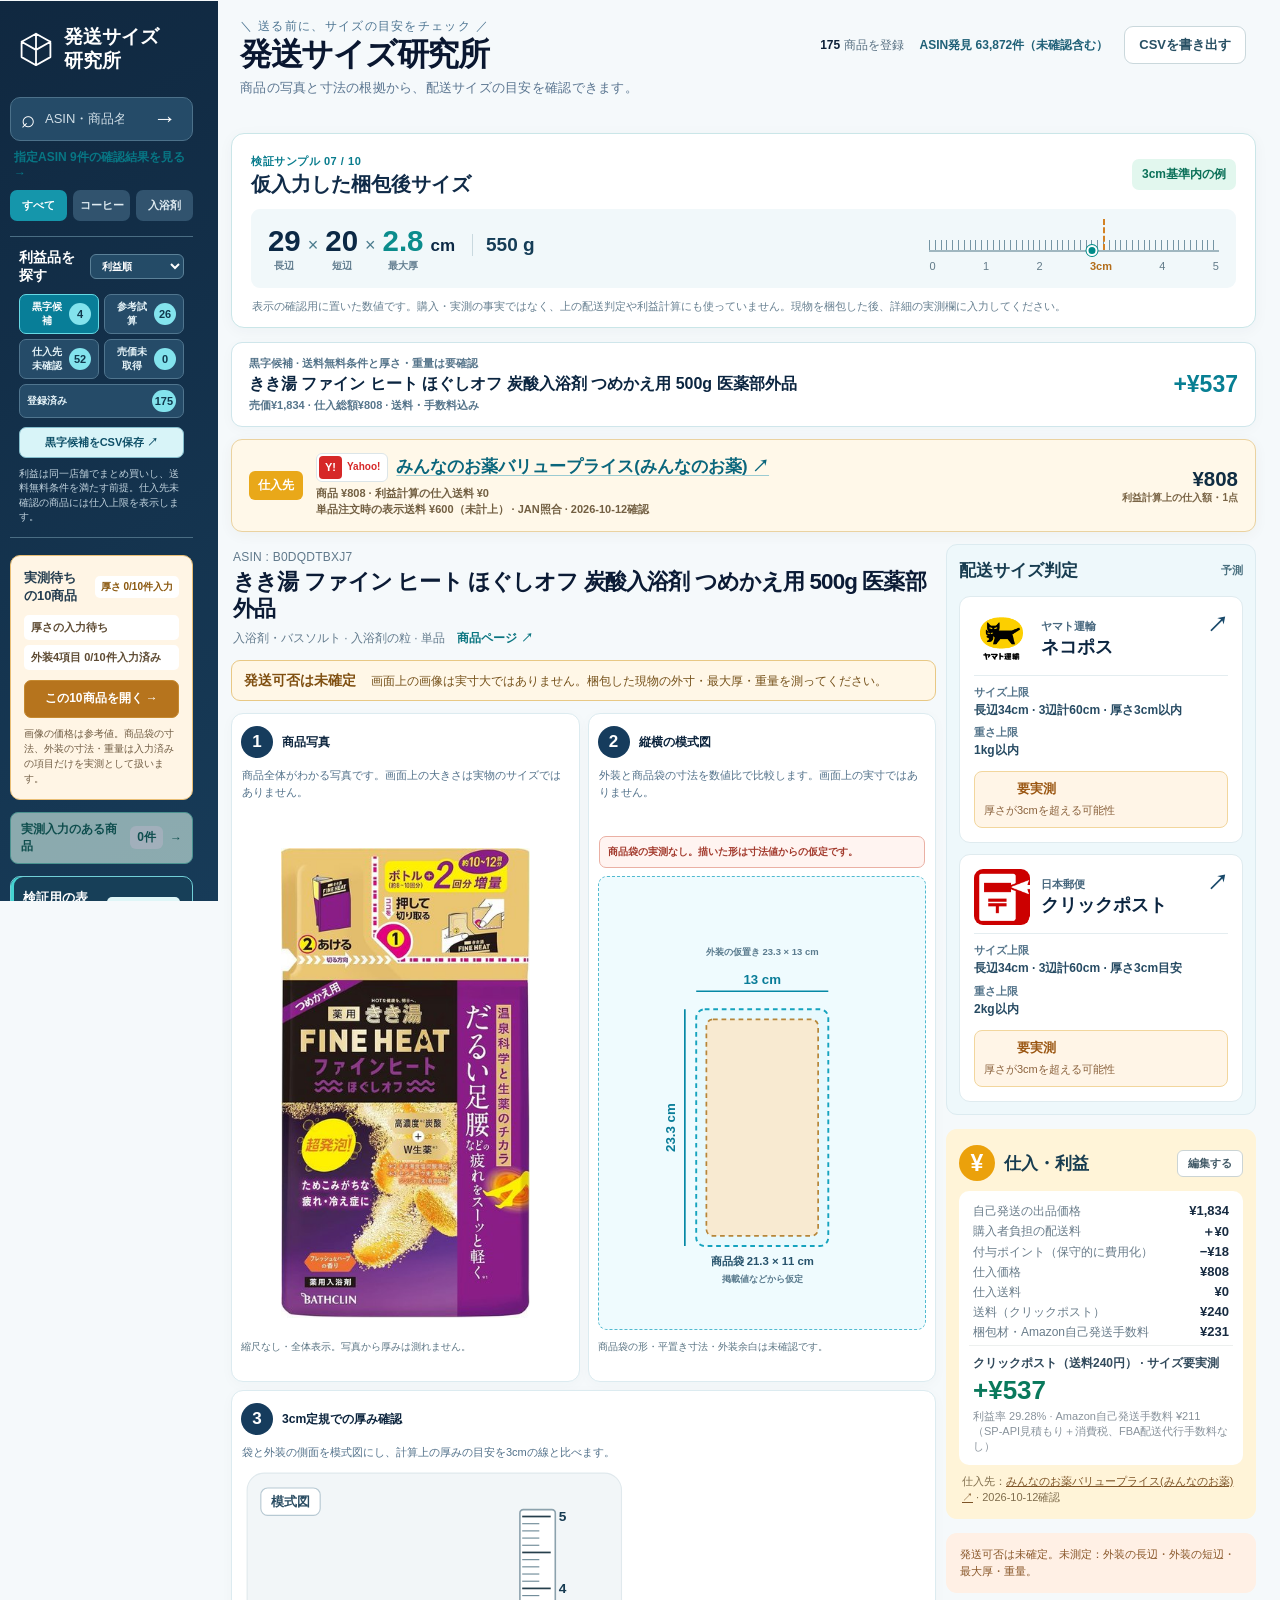
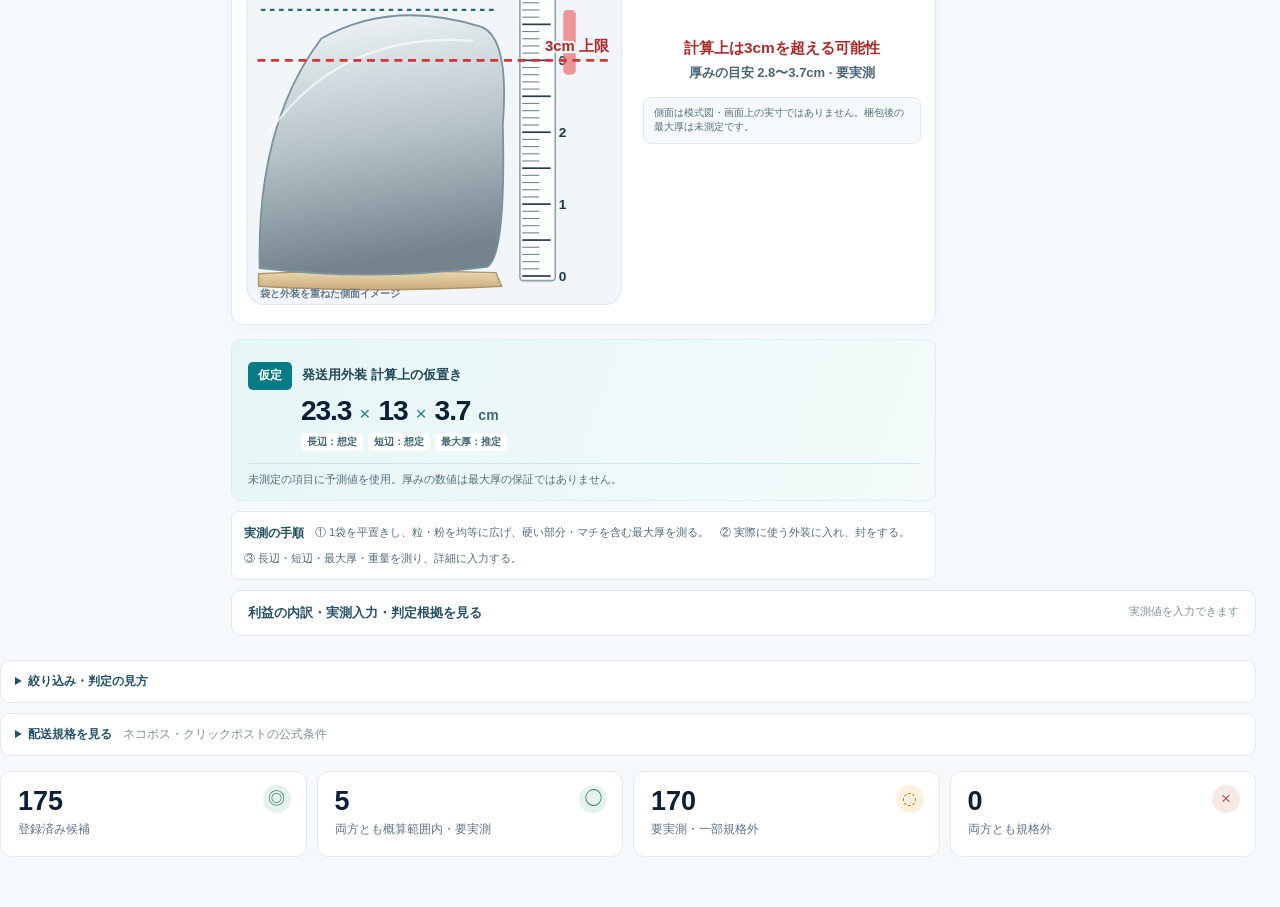
==== index.html @ f376f024 "Add requested ASIN review and search routing" ====
<!doctype html>
<html lang="ja">
<head>
  <meta charset="utf-8">
  <meta name="viewport" content="width=device-width, initial-scale=1">
  <title>発送サイズ研究所｜ネコポス・クリックポスト</title>
  <link rel="stylesheet" href="ui.css?v=20">
</head>
<body>
  <header class="site-header"><div class="site-brand"><strong>発送サイズ研究所</strong><span>商品の写真と寸法の根拠から、配送サイズの目安を確認できます。</span></div><div class="site-actions"><span><b id="heroCount">—</b> 商品を登録</span><a id="researchLink" href="acquisition.html#allAsins">発見済みASINを見る（未確認含む）</a><button id="export" class="btn" type="button">CSVを書き出す</button></div></header>
  <main>
    <details class="rules-toggle"><summary>配送規格を見る <span>ネコポス・クリックポストの公式条件</span></summary><section class="service-guides" aria-label="配送方法の公式規格">
      <article class="service-guide"><div class="service-guide-heading"><span class="service-icon cat-icon" aria-hidden="true">◧</span><div><b>ネコポス</b><small>ヤマト運輸・契約制</small></div></div><div class="service-limits"><span><strong>34cm</strong> 長辺上限</span><span><strong>60cm</strong> 3辺合計</span><span><strong>3cm</strong> 厚さ上限</span><span><strong>1kg</strong> 重量上限</span></div><p>宛名面は23×11.5cm以上。運賃は契約ごとに決まり、公式上限は385円。</p><a href="https://business.kuronekoyamato.co.jp/service/lineup/nekoposu/index.html" target="_blank" rel="noopener noreferrer">ヤマト運輸の規格 ↗</a></article>
      <article class="service-guide"><div class="service-guide-heading"><span class="service-icon post-icon" aria-hidden="true">▤</span><div><b>クリックポスト</b><small>日本郵便・全国一律240円</small></div></div><div class="service-limits"><span><strong>34cm</strong> 長辺上限</span><span><strong>60cm</strong> 3辺合計</span><span><strong>3cm</strong> 投函目安</span><span><strong>2kg</strong> 重量上限</span></div><p>最小14×9cm。ポストの投函口を確認。窓口で預かれる例外も厚さ3cm以下。</p><a href="https://www.post.japanpost.jp/service/send/domestic/delivery/clickpost/" target="_blank" rel="noopener noreferrer">日本郵便の規格 ↗</a></article>
      <small class="guide-date">公式ページを2026年10月6日に確認。発送前に梱包後の外寸と重量を測定。</small>
    </section></details>
    <details id="search-panel" class="panel filter-drawer" aria-label="検索と絞り込み"><summary>絞り込み・判定の見方</summary>
      <details class="notice"><summary>判定の見方・配送規格</summary><span>商品写真と縦横の模式図は画面上の実寸ではありません。概算は発送可否を確定しません。実際に梱包した外装の長辺・短辺・最大厚・重量を測って入力してください。配送規格は <a href="https://business.kuronekoyamato.co.jp/service/lineup/nekoposu/index.html" target="_blank" rel="noopener noreferrer">ネコポス ↗</a> <a href="https://www.post.japanpost.jp/service/send/domestic/delivery/clickpost/" target="_blank" rel="noopener noreferrer">クリックポスト ↗</a> を参照してください。</span></details>
      <div class="filters">
        <div class="field"><label for="category">分類</label><select id="category"><option value="all">すべて</option></select></div>
        <div class="field"><label for="dimension">Amazon寸法</label><select id="dimension"><option value="all">すべて</option><option value="confirmed">3cm超を確認</option><option value="unconfirmed">寸法未確認</option></select></div>
        <div class="field"><label for="forecast">平置き3cm予測</label><select id="forecast"><option value="all">すべて</option><option value="likely">収まりそう</option><option value="borderline">境界・情報不足</option><option value="unlikely">難しい</option></select></div>
        <div class="field"><label for="shippingFilter">配送規格の判定</label><select id="shippingFilter"><option value="all">すべて</option><option value="both">両方とも規格内見込み</option><option value="nekopos">ネコポス規格内見込み</option><option value="clickpost">クリックポスト規格内見込み</option><option value="check">要実測</option><option value="over">両方とも規格外</option></select></div>
      </div>
      <details id="method" class="method"><summary>推定方法と注意点</summary><p>同一商品のメーカー公表「個装・単品寸法」を最優先します。それ以外はAmazon・Keepaの「商品寸法」、同系品の袋、画像、カタログの「パッケージ寸法」を個別に照合し、仮定として表示します。パッケージ寸法はFBA納品用の大箱を意味するとは限らず、販売単位の包装寸法ですが、商品袋の実寸と一致する保証はありません。出典の弱い寸法だけで「入る」とは判定しません。</p><p>粉・粒は内容量を仮定のかさ密度で体積に直し、袋の有効面積に広げて厚さを概算します。液体のmL表示はすでに体積なので密度では割りません。縦横は商品袋に対して外装余白を各0〜2cm、重量は梱包材100gを仮に加えて確認します。複数個セット、マチ、硬い注ぎ口やスプーンは誤差要因です。ネコポスは宛名面23×11.5cm以上、クリックポストは14×9cm以上の外装が必要です。クリックポストは投函口の実寸にも左右されます。</p><p>参考：<a href="https://agf.ajinomoto.co.jp/product/detail/88489" target="_blank" rel="noopener noreferrer">AGF 60gの単品寸法</a>、<a href="https://business.kuronekoyamato.co.jp/service/lineup/nekoposu/index.html" target="_blank" rel="noopener noreferrer">ネコポス規格</a>、<a href="https://www.post.japanpost.jp/service/send/domestic/delivery/clickpost/" target="_blank" rel="noopener noreferrer">クリックポスト規格</a>。</p></details>
    </details>
    <div class="workspace">
      <aside class="candidate-picker" aria-label="商品候補">
        <div class="rail-brand"><svg viewBox="0 0 40 40" aria-hidden="true"><path d="M20 3 36 12v17L20 38 4 29V12L20 3Zm0 0v18m16-9-16 9L4 12m16 9v17"/></svg><strong>発送サイズ<br>研究所</strong></div>
        <div class="sidebar-search"><label for="search" class="visually-hidden">ASIN・商品名で検索</label><span aria-hidden="true">⌕</span><input id="search" type="search" placeholder="ASIN・商品名で検索" autocomplete="off"><button id="searchGo" type="button" aria-label="検索した商品を見る">→</button></div>
        <div id="requestedMatch" class="requested-match" hidden></div>
        <a class="requested-list-link" href="requested.html">指定ASIN 9件の確認結果を見る →</a>
        <div class="sidebar-shortcuts" aria-label="主な分類"><button type="button" data-category-shortcut="all" class="active">すべて</button><button type="button" data-category-shortcut="コーヒー">コーヒー</button><button type="button" data-category-shortcut="入浴剤・バスソルト">入浴剤</button></div>
        <nav class="profit-nav" aria-label="利益による絞り込み"><div class="profit-nav-heading"><b>利益品を探す</b><select id="sortMode" aria-label="並び順"><option value="profit">利益順</option><option value="fit">発送見込み順</option></select></div><div class="profit-nav-buttons"><button type="button" data-profit-filter="candidate" class="active" aria-pressed="true">黒字候補 <b id="profitCandidateCount">—</b></button><button type="button" data-profit-filter="reference" aria-pressed="false">参考試算 <b id="profitReferenceCount">—</b></button><button type="button" data-profit-filter="sourcing" aria-pressed="false">仕入先未確認 <b id="profitSourcingCount">—</b></button><button type="button" data-profit-filter="price_missing" aria-pressed="false">売価未取得 <b id="profitPriceMissingCount">—</b></button><button type="button" data-profit-filter="all" aria-pressed="false">登録済み <b id="profitAllCount">—</b></button></div><button id="exportProfitCandidates" class="profit-nav-export" type="button">黒字候補をCSV保存 ↗</button><small>利益は同一店舗でまとめ買いし、送料無料条件を満たす前提。仕入先未確認の商品には仕入上限を表示します。</small></nav>
        <section class="trial-sidebar" aria-label="実測待ちの商品リスト"><div class="trial-sidebar-heading"><strong>実測待ちの10商品</strong><b id="trialProgress">厚さ 0/10件入力</b></div><div class="trial-sidebar-stats"><span id="trialThicknessStatus">厚さの入力待ち</span><span id="trialShippingStatus">外装4項目 0/10件入力済み</span><span id="trialPredictionStatus" hidden></span></div><button id="trialToggle" type="button" aria-pressed="false">この10商品を開く →</button><small>画像の価格は参考値。商品袋の寸法、外装の寸法・重量は入力済みの項目だけを実測として扱います。</small></section>
        <button id="measuredToggle" class="measured-toggle" type="button" aria-pressed="false">実測入力のある商品 <b id="actualCount">0件</b><span aria-hidden="true">→</span></button>
        <section id="demoSidebar" class="demo-sidebar" aria-label="検証用の表示例"><div class="demo-sidebar-heading"><span>検証用の表示例</span><b id="demoTotalCount">10件</b></div><div class="demo-sidebar-counts"><span><b id="demoWithinCount">7</b>件 3cm以内の例</span><span><b id="demoOverCount">3</b>件 3cm超の例</span></div><button id="demoToggle" type="button" aria-pressed="false">10件の表示例を見る →</button><small>例の数値は実測ではありません。実測入力がある商品では入力値を優先します。</small></section>
        <div id="candidates" class="sidebar-heading"><b>商品候補</b><span id="visibleCount">読み込み中</span></div>
        <section id="list" class="list" aria-label="候補一覧"></section><div class="more-wrap"><button id="more" class="btn" type="button" hidden>さらに20件表示</button></div>
      </aside>
      <section id="featured" class="featured" aria-label="選択中の商品の詳細"></section>
    </div>
    <section class="stats" aria-label="候補の集計">
      <div class="stat"><span class="stat-icon" aria-hidden="true">◎</span><strong id="totalCount">—</strong><span>登録済み候補</span></div>
        <div class="stat"><span class="stat-icon" aria-hidden="true">◯</span><strong id="likelyCount">—</strong><span>両方とも概算範囲内・要実測</span></div>
      <div class="stat"><span class="stat-icon" aria-hidden="true">◌</span><strong id="borderlineCount">—</strong><span>要実測・一部規格外</span></div>
      <div class="stat"><span class="stat-icon" aria-hidden="true">×</span><strong id="unlikelyCount">—</strong><span>両方とも規格外</span></div>
    </section>
    <dialog id="csvDialog"><h2 id="csvTitle">CSV</h2><p>予測、根拠、出典、実測記録を含みます。下の内容をコピーするか、ファイルに保存できます。</p><textarea id="csvText" aria-label="CSVデータ" readonly></textarea><div class="dialog-actions"><button id="closeCsv" class="btn" type="button">閉じる</button><button id="saveCsv" class="btn" type="button">ファイルに保存</button></div></dialog>
  </main>
  <script src="data.js?v=20261014b"></script>
  <script src="predictions.js?v=20261014b"></script>
  <script src="product_images.js?v=20261014b"></script>
  <script src="local_product_images.js?v=20261014b"></script>
  <script src="api_dimensions.js?v=20261014b"></script>
  <script src="shipping_fit.js"></script>
  <script src="demo_measurements.js?v=1"></script>
  <script src="trial_products.js?v=1"></script>
  <script src="sourcing.js?v=9"></script>
  <script src="market_data.js?v=20261014d"></script>
  <script src="acquisition_status.js?v=20261014e"></script>
  <script src="finance.js?v=2"></script>
  <script src="requested_reviews.js?v=1"></script>
  <script src="app.js?v=48"></script>
</body>
</html>
---- ui.css ----
:root {
  --ink:#12314e; --muted:#667b8e; --navy:#0e2d4c; --line:#dde7ed;
  --paper:#f3f6f8; --green:#08745a; --mint:#e9f8f0; --mint-line:#c7e8d5;
  --amber:#966020; --red:#ac4c46;
}
[hidden] { display:none !important; }
html { scroll-behavior:smooth; }
body { background:var(--paper); color:var(--ink); font-family:-apple-system,BlinkMacSystemFont,"Hiragino Kaku Gothic ProN","Yu Gothic",Meiryo,sans-serif; }
button,input,select { font:inherit; }
a { color:#17669d; }
.visually-hidden { position:absolute; width:1px; height:1px; padding:0; margin:-1px; overflow:hidden; clip:rect(0,0,0,0); white-space:nowrap; border:0; }
.side-nav { display:none; }
.app-topbar { display:flex; align-items:center; gap:12px; min-height:66px; padding:10px 24px; background:#fff; border-bottom:1px solid var(--line); }
.topbar-search { display:flex; align-items:center; gap:10px; width:min(660px,100%); min-width:0; min-height:43px; padding:0 14px; border:1px solid #d4e1e9; border-radius:9px; background:#f9fbfc; color:#6c8394; }
.topbar-search span { font-size:23px; line-height:1; }
.topbar-search input { width:100%; min-width:0; border:0; outline:0; background:transparent; color:var(--ink); font-size:14px; }
.topbar-search:focus-within { border-color:#7baaca; box-shadow:0 0 0 3px #7baaca2b; }
.topbar-search-button { min-height:43px; padding:0 20px; border:0; border-radius:8px; background:#1265b8; color:#fff; font-size:14px; font-weight:750; white-space:nowrap; }
.topbar-search-button:hover { background:#0c559e; }
.topbar-count { margin-left:auto; color:var(--muted); font-size:13px; white-space:nowrap; }
.topbar-count span { color:var(--ink); font-weight:800; }
main { width:100%; max-width:1700px; margin:auto; padding:22px 24px 56px; }
.page-heading { display:flex; align-items:center; justify-content:space-between; gap:18px; margin:0 2px 17px; }
.page-kicker { color:#548395; font-size:11px; font-weight:800; letter-spacing:.14em; }
.page-heading h1 { margin:4px 0 2px; font-size:clamp(23px,2vw,30px); line-height:1.28; letter-spacing:-.035em; }
.page-heading p { margin:0; color:var(--muted); font-size:13px; }
.page-heading .btn { flex:none; }
.page-actions { display:flex; flex-wrap:wrap; justify-content:flex-end; gap:8px; }
.page-actions .btn { display:inline-flex; align-items:center; text-decoration:none; white-space:nowrap; }
.visual-heading { position:relative; min-height:148px; margin:0 0 13px; padding:20px 24px; overflow:hidden; border:1px solid #284768; border-radius:12px; color:#fff; background-image:linear-gradient(90deg,rgba(8,34,67,.94) 0%,rgba(9,39,75,.81) 31%,rgba(9,39,75,.3) 59%,rgba(9,39,75,.04) 100%),url("assets/flattened-pouch-hero.png"); background-size:cover; background-position:center 58%; }
.visual-heading .page-kicker { color:#a9e2e7; }
.visual-heading h1 { color:#fff; text-shadow:0 1px 8px #09294f55; }
.visual-heading p { color:#e6f0f5; }
.visual-heading .page-actions { align-self:flex-end; }
.visual-heading .btn { border-color:#ffffffbc; background:#fffffff0; color:#173a56; }
.visual-heading .btn:hover { background:#fff; }
.btn { border:1px solid #ccdae3; border-radius:9px; padding:9px 14px; background:#fff; color:var(--ink); font-size:13px; font-weight:750; }
.btn:hover { background:#f1f8fc; border-color:#9bbfd1; }
.featured { scroll-margin-top:16px; min-width:0; }
.featured .card { display:grid; grid-template-areas:"photo info side" "photo estimate side" "photo evidence side"; grid-template-columns:190px minmax(0,1fr) 290px; grid-template-rows:auto auto auto; gap:8px; padding:0; border:0; border-radius:0; background:none; box-shadow:none; align-items:start; }
.featured .card:hover { border:0; box-shadow:none; }
.featured .product-main,.featured .card-details { display:contents; }
.featured .product-photo-panel { grid-area:photo; display:flex; flex-direction:column; gap:7px; min-width:0; padding:10px; border:1px solid var(--line); border-radius:10px; background:#fff; }
.featured .product-photo { display:grid; place-items:center; width:100%; height:215px; padding:9px; border:0; border-radius:7px; background:#f5f7f8; text-decoration:none; }
.featured .product-photo img { display:block; max-width:100%; max-height:100%; object-fit:contain; }
.product-photo-fallback { color:var(--muted); font-size:13px; text-align:center; }
.featured .product-photo-panel .title { margin:1px 0 0; font-size:13px; line-height:1.4; }
.featured .product-photo-panel .title a { color:var(--ink); text-decoration:none; }
.featured .card-top { display:flex; flex-wrap:wrap; align-items:center; gap:7px; margin:0; }
.featured .asin { color:#738596; font-size:12px; font-family:ui-monospace,SFMono-Regular,Menlo,monospace; }
.pill { display:inline-block; padding:5px 10px; border-radius:7px; background:#ecf1f4; color:#4e6577; font-size:12px; font-weight:750; line-height:1.3; }
.pill.likely,.pill.confirmed { background:#e0f4e9; color:#087456; }
.pill.borderline,.pill.unconfirmed { background:#fff0d9; color:#98601d; }
.pill.unlikely { background:#fbe9e7; color:#a5443e; }
.featured .product-actions { display:grid; gap:5px; margin:2px 0 0; }
.featured .product-actions a { display:grid; place-items:center; min-height:32px; padding:5px; border-radius:7px; background:#1b3e60; color:#fff; text-decoration:none; font-size:12px; font-weight:750; }
.featured .product-actions a:first-child { background:#ffc43d; color:#273847; }
.featured .product-actions a:hover { filter:brightness(.96); }
.featured .photo-note { margin-top:auto; padding:11px 12px; border:1px solid #e1ecea; border-radius:8px; background:#f7faf9; }
.featured .photo-note span { display:block; margin-bottom:3px; color:#367665; font-size:12px; font-weight:800; }
.featured .photo-note small { color:#627e78; font-size:12px; line-height:1.5; }
.featured .product-copy { grid-area:info; display:flex; align-items:center; gap:10px; min-width:0; min-height:62px; padding:9px 12px; border:1px solid var(--mint-line); border-radius:10px; background:var(--mint); }
.outcome-icon { display:grid; place-items:center; flex:none; width:34px; height:34px; border-radius:50%; background:#d99b3e; color:#fff; font-size:22px; font-weight:850; }
.outcome-icon.is-good { background:#07865e; }
.outcome-icon.is-bad { background:#bd6659; }
.outcome-eyebrow { display:block; color:#568173; font-size:11px; font-weight:800; }
.featured .product-copy strong { display:block; margin-top:1px; color:#075d47; font-size:16px; line-height:1.3; }
.featured .product-copy p { margin:3px 0 0; color:#4b7668; font-size:12px; line-height:1.45; }
.featured .product-copy.borderline { border-color:#f0d9aa; background:#fff6e7; }
.featured .product-copy.borderline strong { color:#8b591b; }
.featured .product-copy.borderline .outcome-eyebrow,.featured .product-copy.borderline p { color:#846c46; }
.featured .product-copy.unlikely { border-color:#f0d2ce; background:#fff0ee; }
.featured .product-copy.unlikely strong { color:#a1433d; }
.featured .product-copy.unlikely .outcome-eyebrow,.featured .product-copy.unlikely p { color:#8e6661; }
.featured .estimate { grid-area:estimate; min-width:0; padding:11px 12px; border:1px solid var(--mint-line); border-radius:10px; background:var(--mint); }
.featured .estimate-head { display:flex; justify-content:space-between; align-items:baseline; gap:8px; }
.featured .estimate-label { color:#174d42; font-size:16px; font-weight:850; }
.featured .estimate-head small { color:#4e806f; font-size:12px; }
.featured .dimension-summary { display:grid; grid-template-columns:repeat(3,minmax(0,1fr)); margin-top:8px; padding:9px 3px; border:1px solid #d8e8e1; border-radius:8px; background:#fff; }
.featured .dimension-item { display:flex; flex-direction:column; min-width:0; padding:0 10px; border-right:1px solid #e1ebe7; }
.featured .dimension-item:last-child { border-right:0; }
.featured .dimension-item > span { color:#425e70; font-size:13px; font-weight:800; }
.featured .dimension-item strong { display:block; margin:3px 0 5px; color:#143752; font-size:32px; line-height:1.1; letter-spacing:-.05em; white-space:nowrap; }
.featured .dimension-item:last-child strong { font-size:25px; }
.featured .dimension-item strong em,.parcel-measures em { margin-left:3px; font-size:.43em; font-style:normal; letter-spacing:0; }
.source-state { display:inline-block; align-self:flex-start; max-width:100%; padding:4px 7px; border-radius:5px; background:#eaf0f4; color:#52697a; font-size:11px; font-weight:800; line-height:1.2; }
.source-state.known { background:#def3e8; color:#087456; }
.source-state.assumed { background:#fff0d8; color:#936024; }
.featured .dimension-item .source-state { overflow:hidden; text-overflow:ellipsis; white-space:nowrap; }
.partial-note { display:block; margin-top:8px; color:var(--amber) !important; font-size:12px; }
.thickness-meter { position:relative; width:100%; height:8px; margin-top:12px; border-radius:99px; background:linear-gradient(90deg,#d9f0e2 0 60%,#f3e6d7 60%); }
.thickness-meter-range { position:absolute; top:-3px; height:16px; border-radius:99px; background:#369b72; box-shadow:0 2px 7px #17664b2b; }
.thickness-meter-range.borderline { background:#d6964b; }
.thickness-meter-range.unlikely { background:#c77c70; }
.thickness-meter-limit { position:absolute; left:60%; top:-6px; width:2px; height:22px; background:#29455c; }
.thickness-meter-labels { display:flex; justify-content:space-between; margin:6px 0 0; color:#718b8b; font-size:11px; }
.thickness-meter-labels span:nth-child(2) { margin-left:12px; color:#365669; font-weight:800; }
.parcel-summary { margin-top:10px; padding:8px 10px; border:1px solid #d7e9e0; border-radius:8px; background:#fff; }
.parcel-heading { display:flex; flex-wrap:wrap; justify-content:space-between; gap:4px 10px; align-items:baseline; }
.parcel-heading span { color:#245c53; font-size:13px; font-weight:850; }
.parcel-heading small { color:#728993; font-size:11px; }
.parcel-measures { display:grid; grid-template-columns:repeat(4,minmax(0,1fr)); gap:7px; margin-top:5px; }
.parcel-measures > div { min-width:0; padding-left:9px; border-left:1px solid #e3ebe8; }
.parcel-measures > div:first-child { padding-left:0; border-left:0; }
.parcel-measures span { display:block; color:#687f8a; font-size:11px; font-weight:700; }
.parcel-measures strong { display:block; margin-top:2px; color:#28495e; font-size:16px; line-height:1.25; white-space:nowrap; }
.parcel-measures > div:last-child strong { font-size:14px; }
.shipping-results { display:grid; grid-template-columns:repeat(2,minmax(0,1fr)); gap:6px; margin-top:8px; }
.shipping-row { display:grid; grid-template-columns:auto 1fr; align-items:center; gap:3px 6px; min-width:0; min-height:56px; padding:7px 9px; border:1px solid #bde5d1; border-radius:8px; background:#f8fdfa; }
.shipping-row b { color:#07664c; font-size:14px; white-space:nowrap; }
.shipping-row .pill { justify-self:start; }
.shipping-row small { grid-column:1/-1; color:#607d70; font-size:11px; line-height:1.4; }
.shipping-row.borderline { border-color:#efd8a9; background:#fffaf0; }
.shipping-row.borderline b,.shipping-row.borderline small { color:#8b672e; }
.shipping-row.unlikely { border-color:#efd3cf; background:#fff6f4; }
.shipping-row.unlikely b,.shipping-row.unlikely small { color:#9f4b45; }
.featured .caution { margin-top:9px; color:var(--amber); font-size:12px; font-weight:700; }
.featured .evidence { grid-area:evidence; }
.featured .card-side { grid-area:side; display:grid; grid-template-rows:auto auto auto; align-content:start; gap:8px; min-width:0; }
.card-section { min-width:0; padding:10px 11px; border:1px solid var(--line); border-radius:10px; background:#fff; color:#52677a; font-size:12px; }
.card-section h4 { display:flex; align-items:center; gap:7px; margin:0 0 8px; color:#183850; font-size:15px; line-height:1.3; }
.card-section h4 svg { flex:none; width:20px; height:20px; fill:none; stroke:#295271; stroke-width:1.8; stroke-linecap:round; stroke-linejoin:round; }
.card-section small { color:#718497; font-size:11px; line-height:1.5; }
.card-section .source-links { display:flex; flex-wrap:wrap; gap:5px 12px; margin-top:12px; }
.card-section .source-links a,.keepa small a { color:#176c62; }
.keepa-graph { margin:2px 0 5px; }
.keepa-graph img { display:block; width:100%; height:auto; max-height:190px; object-fit:contain; border:1px solid #e7ecef; border-radius:8px; background:#f6f8f9; }
.graph-fallback { font-size:13px; line-height:1.5; }
.evidence-steps { margin:0; padding:0; list-style:none; counter-reset:step; }
.evidence-steps li { position:relative; counter-increment:step; min-height:43px; margin-left:13px; padding:1px 0 7px 34px; border-left:1px solid #dce7e7; }
.evidence-steps li:last-child { min-height:0; padding-bottom:1px; border-left-color:transparent; }
.evidence-steps li::before { content:counter(step); position:absolute; top:0; left:-14px; display:grid; place-items:center; width:27px; height:27px; border-radius:50%; background:#edf2f3; color:#536f7f; font-size:12px; font-weight:850; }
.evidence-steps li b { display:flex; flex-wrap:wrap; align-items:center; gap:6px; color:#294559; font-size:13px; line-height:1.45; }
.evidence-steps li > span { display:block; margin-top:2px; color:#607487; font-size:12px; line-height:1.4; }
.evidence-warning { margin-top:7px; padding:7px 9px; border-radius:7px; background:#fff3df; color:#846028; font-size:12px; line-height:1.4; }
.api-dimensions { background:#f7fbfa; border-color:#d8eae4; }
.source-rows { border-top:1px solid #dce9e6; }
.source-row { display:grid; grid-template-columns:84px minmax(0,1fr); gap:6px; padding:5px 0; border-bottom:1px solid #dce9e6; line-height:1.35; }
.source-row b { color:#315b5d; font-size:12px; }
.source-row span { overflow-wrap:anywhere; font-size:12px; }
.source-row .source-known { color:#0b7457; font-weight:750; }
.source-row .source-muted { color:#84939b; }
.source-row .source-unavailable { color:#95662d; font-weight:750; }
.api-dimensions > small { display:block; margin-top:5px; }
.measurement-fields { display:grid; grid-template-columns:repeat(3,minmax(0,1fr)); gap:6px; }
.measurement-fields label { min-width:0; color:#516c7c; font-size:12px; font-weight:750; }
.measurement-fields input { display:block; width:100%; min-height:32px; margin-top:3px; padding:5px 6px; border:1px solid #d4e0e7; border-radius:7px; background:#fff; color:var(--ink); font-size:13px; }
.measurement-fields input:focus { outline:0; border-color:#73ad92; box-shadow:0 0 0 3px #73ad9233; }
.measurement p { margin:6px 0 0; color:#738695; font-size:11px; line-height:1.4; }
.stats { display:grid; grid-template-columns:repeat(4,minmax(0,1fr)); gap:10px; margin:16px 0 0; }
.stat { position:relative; min-height:86px; padding:15px 17px; border:1px solid var(--line); border-radius:11px; background:#fff; box-shadow:none; }
.stat strong { display:block; color:var(--ink); font-size:27px; line-height:1.1; }
.stat span:not(.stat-icon) { display:block; margin-top:5px; color:var(--muted); font-size:12px; }
.stat-icon { position:absolute; top:13px; right:15px; display:grid; place-items:center; width:28px; height:28px; border-radius:50%; background:#e6f3ed; color:#317860; font-size:17px; }
.stat:nth-child(3) .stat-icon { background:#fff1dd; color:#a57531; }
.stat:nth-child(4) .stat-icon { background:#f9e9e6; color:#a65d52; }
#search-panel { margin-top:14px; padding:17px; border-color:var(--line); box-shadow:none; }
.notice { display:flex; align-items:flex-start; gap:9px; padding:11px 13px; border:1px solid #e8e5d8; border-radius:9px; background:#faf8f1; color:#636e71; font-size:12px; line-height:1.55; }
.notice b { flex:none; color:#315969; }
.api-access-notice { margin-top:9px; padding:9px 11px; border:1px solid #efd8a9; border-radius:8px; background:#fff8e9; color:#795b2b; font-size:12px; }
#search-panel .filters { display:grid; grid-template-columns:repeat(4,minmax(0,1fr)); gap:10px; margin-top:13px; }
#search-panel .field label { display:block; margin-bottom:5px; color:#587084; font-size:12px; font-weight:750; }
#search-panel .field select { width:100%; min-height:40px; padding:7px 10px; border:1px solid #d5e0e7; border-radius:8px; background:#fff; color:var(--ink); font-size:13px; }
.method { margin-top:12px; color:#53697a; font-size:12px; }
.method summary { color:#286c64; font-weight:750; }
.method p { line-height:1.7; }
.toolbar { display:flex; align-items:center; justify-content:space-between; gap:12px; margin:22px 2px 12px; }
.toolbar h2 { margin:0; font-size:21px; }
.toolbar span { color:var(--muted); font-size:12px; }
.workspace { display:grid; grid-template-columns:320px minmax(0,1fr); align-items:start; gap:14px; min-width:0; }
.candidate-picker { position:sticky; top:12px; min-width:0; max-height:calc(100vh - 24px); overflow:auto; padding:1px 4px 1px 1px; scrollbar-gutter:stable; }
.list { display:grid; align-content:start; gap:7px; }
.candidate-row { display:grid; grid-template-columns:50px minmax(0,1fr); grid-template-areas:"thumb ident" "thumb measures" "thumb verdict"; gap:3px 10px; width:100%; min-width:0; padding:9px 10px; border:1px solid var(--line); border-radius:10px; background:#fff; color:var(--ink); text-align:left; }
.candidate-row:hover { border-color:#89b5cc; background:#f9fcfe; }
.candidate-row.is-selected { border-color:#309a7d; background:#f0faf5; box-shadow:inset 3px 0 #0a855f; }
.candidate-row:focus-visible { outline:3px solid #70a9c7; outline-offset:2px; }
.candidate-thumb { grid-area:thumb; display:grid; place-items:center; align-self:start; width:50px; height:62px; padding:3px; border-radius:6px; background:#f6f8f9; }
.candidate-thumb img { max-width:100%; max-height:100%; object-fit:contain; }
.candidate-photo-fallback { color:#8294a1; font-size:10px; text-align:center; }
.candidate-ident { grid-area:ident; display:grid; gap:2px; min-width:0; }
.candidate-ident strong { display:-webkit-box; overflow:hidden; -webkit-line-clamp:2; -webkit-box-orient:vertical; font-size:13px; line-height:1.35; }
.candidate-ident small { overflow:hidden; color:#788a9a; font-size:10px; text-overflow:ellipsis; white-space:nowrap; }
.candidate-measures { grid-area:measures; color:#30596b; font-size:11px; font-weight:700; line-height:1.4; }
.candidate-measures span { display:block; }
.candidate-verdict { grid-area:verdict; justify-self:start; padding:3px 7px; font-size:10px; }
.candidate-picker .more-wrap { padding:10px 0; }
.candidate-picker .more-wrap .btn { width:100%; }
.more-wrap { display:flex; justify-content:center; padding:19px 0; }
footer { color:var(--muted); font-size:12px; line-height:1.7; }
#candidates,#search-panel,#method { scroll-margin-top:18px; }
@media (min-width:1500px) {
  body { margin-left:220px; }
  .side-nav { display:flex; flex-direction:column; position:fixed; inset:0 auto 0 0; z-index:20; width:220px; padding:25px 14px 22px; overflow-y:auto; color:#e6eff5; background:linear-gradient(180deg,#0c2b4c,#143b5b 65%,#102e4e); }
  .side-brand { display:flex; align-items:center; gap:10px; padding:3px 8px 22px; border-bottom:1px solid #ffffff24; }
  .side-brand-mark { display:grid; place-items:center; flex:none; width:34px; height:34px; border:1px solid #8ec6ee; border-radius:8px; color:#a5d6f4; font-size:23px; }
  .side-brand strong { display:block; font-size:15px; white-space:nowrap; }
  .side-brand small { display:block; margin-top:3px; color:#a9becd; font-size:11px; }
  .side-nav nav { display:grid; gap:5px; margin-top:25px; }
  .side-nav nav a,.side-nav button { display:flex; align-items:center; gap:12px; width:100%; padding:12px 13px; border:0; border-radius:9px; background:transparent; color:#d6e6ef; text-decoration:none; text-align:left; font-size:13px; font-weight:700; }
  .side-nav nav a:first-child,.side-nav nav a:hover,.side-nav button:hover { background:#245784; color:#fff; }
  .side-nav nav a span,.side-nav button span { width:19px; text-align:center; color:#b9d9e9; font-size:19px; }
  .side-nav button { margin-top:20px; border-top:1px solid #ffffff24; border-radius:0; cursor:pointer; }
  .side-nav p { margin:auto 8px 0; padding:15px 12px; border-radius:9px; background:#ffffff0b; color:#afc4d0; font-size:11px; line-height:1.6; }
}
@media (max-width:1750px) {
  .featured .card { grid-template-columns:160px minmax(0,1fr) 250px; }
  .featured .product-photo { height:190px; }
  .featured .dimension-summary { grid-template-columns:repeat(2,minmax(0,1fr)); }
  .featured .dimension-item:nth-child(2) { border-right:0; }
  .featured .dimension-item:last-child { grid-column:1/-1; margin-top:7px; padding-top:7px; border-top:1px solid #e1ebe7; }
  .featured .dimension-item:last-child strong { font-size:25px; }
  .measurement-fields { grid-template-columns:repeat(2,minmax(0,1fr)); }
  .parcel-measures { grid-template-columns:repeat(2,minmax(0,1fr)); }
  .parcel-measures > div:nth-child(3) { padding-left:0; border-left:0; }
}
@media (max-width:1300px) {
  .workspace { grid-template-columns:1fr; }
  .candidate-picker { position:static; max-height:310px; }
}
@media (max-width:800px) {
  .featured .card { grid-template-areas:"info info" "photo estimate" "keepa evidence" "api measurement"; grid-template-columns:minmax(180px,.38fr) minmax(0,.62fr); }
  .featured .card-side { display:contents; }
  .featured .keepa { grid-area:keepa; }
  .featured .api-dimensions { grid-area:api; }
  .featured .measurement { grid-area:measurement; }
  .featured .product-photo { height:190px; }
}
@media (max-width:700px) {
  .app-topbar { min-height:60px; padding:8px 13px; }
  .topbar-count { display:none; }
  .topbar-search-button { padding:0 12px; font-size:12px; }
  main { padding:17px 12px 40px; }
  .page-heading { align-items:flex-start; flex-wrap:wrap; }
  .page-heading h1 { font-size:22px; }
  .page-heading p { display:none; }
  .page-heading .btn { padding:8px; font-size:11px; }
  .page-actions { width:100%; justify-content:flex-start; }
  .featured .card { grid-template-areas:"info" "estimate" "photo" "evidence" "side"; grid-template-columns:minmax(0,1fr); }
  .featured .product-photo-panel { padding:13px; }
  .featured .product-photo { height:260px; }
  .featured .product-actions { grid-template-columns:repeat(2,minmax(0,1fr)); }
  .featured .dimension-summary { grid-template-columns:repeat(3,minmax(0,1fr)); }
  .featured .dimension-item:nth-child(2) { border-right:1px solid #e1ebe7; }
  .featured .dimension-item:last-child { grid-column:auto; margin:0; padding-top:0; border-top:0; }
  .featured .card-side { display:grid; grid-template-columns:1fr; }
  .featured .keepa,.featured .api-dimensions,.featured .measurement { grid-area:auto; }
  .shipping-results { grid-template-columns:repeat(2,minmax(0,1fr)); }
  .stats { grid-template-columns:repeat(2,minmax(0,1fr)); }
  #search-panel .filters { grid-template-columns:repeat(2,minmax(0,1fr)); }
}
@media (max-width:520px) {
  .featured .estimate { padding:14px; }
  .featured .dimension-summary { grid-template-columns:repeat(2,minmax(0,1fr)); }
  .featured .dimension-item:nth-child(2) { border-right:0; }
  .featured .dimension-item:last-child { grid-column:1/-1; margin-top:11px; padding-top:11px; border-top:1px solid #e1ebe7; }
  .featured .dimension-item strong { font-size:32px; }
  .featured .dimension-item:last-child strong { font-size:28px; }
  .shipping-results,.featured .card-side { grid-template-columns:1fr; }
  .parcel-measures { grid-template-columns:repeat(2,minmax(0,1fr)); }
  #search-panel .filters { grid-template-columns:1fr; }
  .notice { display:block; }
  .notice b { display:block; margin-bottom:4px; }
  .toolbar .actions { display:none; }
}

/* Compact analysis workspace, based on the generated UI study in assets/ui-design-reference-v4.png. */
#search-panel { margin-top:0; padding:11px 14px 12px; }
#search-panel .filters { margin-top:9px; }
#search-panel .notice { display:block; padding:0; border:0; border-radius:0; background:none; }
#search-panel .notice summary { width:max-content; color:#4b7486; font-size:11px; font-weight:750; cursor:pointer; }
#search-panel .notice[open] { padding:8px 10px; border:1px solid #dbe9e5; border-radius:8px; background:#f8fbfa; }
#search-panel .notice[open] span { display:block; margin-top:7px; }
.api-access-notice { margin-top:6px; padding:5px 8px; font-size:11px; }
.toolbar { margin:13px 2px 9px; }
.toolbar h2 { font-size:18px; }
.workspace { grid-template-columns:400px minmax(0,1fr); gap:10px; }
.candidate-picker { top:10px; max-height:calc(100vh - 20px); }
.list { gap:5px; }
.candidate-row { grid-template-columns:47px minmax(0,1fr) 110px; grid-template-areas:"thumb ident verdict" "thumb measures verdict"; align-items:center; min-height:86px; gap:3px 8px; padding:7px 8px; border-radius:8px; }
.candidate-thumb { width:47px; height:60px; }
.candidate-ident strong { font-size:12px; line-height:1.3; }
.candidate-ident small { font-size:10px; }
.candidate-measures { align-self:start; font-size:10px; line-height:1.35; }
.candidate-measures span { display:inline; }
.candidate-measures span::before { content:" · "; }
.candidate-verdict { display:grid; align-self:center; justify-self:stretch; gap:4px; padding:0; }
.candidate-verdict .pill { display:grid; gap:1px; padding:4px 5px; border-radius:6px; font-size:10px; line-height:1.15; text-align:center; }
.candidate-verdict .pill b { font-size:9px; }
.featured .card { grid-template-columns:160px minmax(0,1fr) 250px; gap:8px; padding:10px; border:1px solid var(--line); border-radius:11px; background:#fff; }
.featured .card:hover { border:1px solid var(--line); }
.featured .product-photo-panel { padding:8px; }
.featured .product-photo { height:185px; }
.featured .product-copy { min-height:70px; }
.outcome-content { min-width:0; }
.outcome-services { display:flex; flex-wrap:wrap; gap:5px 16px; margin-top:4px; }
.outcome-services > span { display:flex; align-items:baseline; gap:6px; color:#255c4d; font-size:12px; font-weight:750; white-space:nowrap; }
.outcome-services b { color:#087456; font-size:14px; }
.outcome-services b.borderline { color:#98601d; }
.outcome-services b.unlikely { color:#a5443e; }
.featured .product-copy p { margin-top:5px; }
.featured .dimension-summary { grid-template-columns:repeat(3,minmax(0,1fr)); }
.featured .dimension-item:nth-child(2) { border-right:1px solid #e1ebe7; }
.featured .dimension-item:last-child { grid-column:auto; margin-top:0; padding-top:0; border-top:0; }
.featured .dimension-item strong { font-size:29px; }
.featured .dimension-item:last-child strong { font-size:22px; }
.featured .estimate { background:#f3fbf6; }
.stats { margin-top:16px; }
@media (max-width:1450px) {
  .featured .card { grid-template-columns:145px minmax(0,1fr) 225px; }
  .featured .product-photo { height:170px; }
}
@media (max-width:1180px) {
  .workspace { grid-template-columns:315px minmax(0,1fr); }
  .candidate-row { grid-template-columns:44px minmax(0,1fr) 94px; gap:3px 6px; }
  .candidate-thumb { width:44px; }
  .featured .card { grid-template-areas:"photo info" "estimate estimate" "evidence evidence" "side side"; grid-template-columns:145px minmax(0,1fr); }
  .featured .card-side { grid-template-columns:repeat(3,minmax(0,1fr)); grid-template-rows:none; }
}
@media (max-width:980px) {
  .workspace { grid-template-columns:1fr; }
  .candidate-picker { position:static; max-height:360px; }
  .candidate-row { grid-template-columns:50px minmax(0,1fr) 120px; }
  .candidate-thumb { width:50px; }
}
@media (max-width:800px) {
  .featured .card { grid-template-areas:"photo info" "estimate estimate" "evidence evidence" "side side"; grid-template-columns:145px minmax(0,1fr); }
  .featured .card-side { display:grid; grid-area:side; grid-template-columns:repeat(2,minmax(0,1fr)); }
  .featured .card-side .measurement { grid-column:1/-1; }
  .featured .product-photo { height:170px; }
}
@media (max-width:650px) {
  .featured .card { grid-template-areas:"info" "estimate" "photo" "evidence" "side"; grid-template-columns:minmax(0,1fr); }
  .featured .product-photo-panel { display:grid; grid-template-columns:100px minmax(0,1fr); align-items:start; gap:5px 10px; }
  .featured .product-photo { grid-row:1/4; height:125px; }
  .featured .product-actions { display:flex; flex-wrap:wrap; }
  .featured .product-actions a { flex:1; min-width:120px; }
  .featured .dimension-summary { grid-template-columns:repeat(3,minmax(0,1fr)); }
  .featured .dimension-item:nth-child(2) { border-right:1px solid #e1ebe7; }
  .featured .dimension-item:last-child { grid-column:auto; margin:0; padding-top:0; border-top:0; }
  .featured .dimension-item strong { font-size:25px; }
  .featured .dimension-item:last-child strong { font-size:19px; }
  .featured .card-side { grid-template-columns:1fr; }
  .featured .card-side .measurement { grid-column:auto; }
}
@media (max-width:480px) {
  .featured .dimension-summary { grid-template-columns:repeat(2,minmax(0,1fr)); }
  .featured .dimension-item:nth-child(2) { border-right:0; }
  .featured .dimension-item:last-child { grid-column:1/-1; margin-top:7px; padding-top:7px; border-top:1px solid #e1ebe7; }
  .candidate-row { grid-template-columns:43px minmax(0,1fr) 94px; }
  .candidate-thumb { width:43px; height:54px; }
  .visual-heading { min-height:170px; padding:14px; background-position:58% 58%; }
  .visual-heading .page-actions .btn { padding:6px 8px; font-size:10px; }
}

/* Current service rules, a product-specific packing sketch, and sourcing. */
.service-guides { display:grid; grid-template-columns:repeat(2,minmax(0,1fr)); gap:10px; margin:12px 0 14px; }
.service-guide { padding:14px 16px; border:1px solid #dce8e3; border-radius:13px; background:#fff; box-shadow:0 3px 14px #123e3220; }
.service-guide-heading { display:flex; gap:9px; align-items:center; }
.service-icon { display:grid; place-items:center; flex:none; width:34px; height:34px; border-radius:10px; background:#def0e6; color:#087456; font-size:21px; font-weight:800; }
.service-icon.post-icon { background:#e5eff8; color:#246080; }
.service-guide-heading b { display:block; color:#1b3d52; font-size:16px; }
.service-guide-heading small { color:#6b8390; font-size:11px; }
.service-limits { display:grid; grid-template-columns:repeat(4,minmax(0,1fr)); gap:7px; margin:11px 0 8px; }
.service-limits span { display:grid; gap:2px; padding:8px 5px; border-radius:7px; background:#f2f8f5; color:#698077; font-size:10px; text-align:center; }
.service-limits strong { color:#17654e; font-size:16px; }
.service-guide p { min-height:30px; margin:0 0 5px; color:#60777b; font-size:11px; line-height:1.45; }
.service-guide a { color:#176c62; font-size:11px; font-weight:750; }
.guide-date { grid-column:1/-1; color:#75888d; font-size:10px; }
.featured .card { grid-template-areas:"photo info side" "photo estimate side" "photo evidence side" "visual visual visual" "profit profit profit"; }
.packing-visual,.profit-panel { min-width:0; padding:14px; border:1px solid #d9e7e1; border-radius:11px; background:#fff; }
.packing-visual { grid-area:visual; background:linear-gradient(130deg,#f8fcf9,#edf6f2); }
.profit-panel { grid-area:profit; }
.panel-title { display:flex; justify-content:space-between; align-items:end; gap:12px; margin-bottom:10px; }
.panel-title h4 { margin:2px 0 0; color:#183d4b; font-size:17px; }
.panel-title > small { color:#71858b; font-size:11px; }
.visual-badge { padding:5px 8px; border-radius:99px; background:#fff0d8; color:#8c5f22; font-size:10px; font-weight:800; white-space:nowrap; }
.visual-badge.measured { background:#def3e8; color:#087456; }
.packing-layout { display:grid; grid-template-columns:minmax(250px,.95fr) minmax(0,1.05fr); gap:18px; }
.packing-top,.packing-side { display:flex; flex-direction:column; min-width:0; }
.visual-label { color:#406476; font-size:11px; font-weight:800; }
.packing-envelope { position:relative; display:grid; place-items:center; width:min(100%,225px); max-height:270px; min-height:180px; margin:9px auto 7px; border:3px solid #8cbbaa; border-radius:10px; background:repeating-linear-gradient(45deg,#e0eee6 0 8px,#e9f5eb 8px 16px); box-shadow:0 7px 16px #345c4b24; }
.packing-envelope::after { content:""; position:absolute; inset:9px; border:1px dashed #a4c7ba; border-radius:6px; pointer-events:none; }
.mailer-label { position:absolute; top:6px; left:9px; z-index:1; color:#426e5c; font-size:9px; font-weight:750; }
.packing-pouch { display:grid; place-items:center; width:var(--pouch-width); height:var(--pouch-height); max-height:92%; overflow:hidden; border:1px solid #89a5a3; border-radius:9px; background:#fff; box-shadow:0 4px 10px #2c4d4a22; }
.packing-pouch img { width:100%; height:100%; object-fit:contain; }
.packing-pouch span { color:#476b70; font-size:12px; font-weight:700; }
.label-corner { position:absolute; right:8px; bottom:6px; color:#4a6d60; font-size:9px; font-weight:800; }
.packing-top > strong { color:#174d42; font-size:18px; text-align:center; }
.packing-top > small { color:#6c8585; font-size:10px; text-align:center; }
.thickness-demo { display:flex; align-items:center; gap:14px; min-height:112px; margin:9px 0 6px; padding:12px; border:1px solid #d6e5e1; border-radius:9px; background:#fff; }
.thickness-bar { position:relative; display:flex; align-items:end; flex:none; width:96px; height:72px; border:2px solid #90b4ab; border-radius:7px; background:#edf7f2; }
.thickness-fill { z-index:1; width:100%; border-radius:4px; background:linear-gradient(180deg,#a1d7b7,#53a888); }
.thickness-fill.over { background:linear-gradient(180deg,#e2bba6,#c88173); }
.thickness-limit { position:absolute; top:0; right:-8px; width:7px; height:2px; background:#a36239; }
.thickness-caption { display:grid; gap:8px; }
.thickness-caption b { color:#1e5260; font-size:15px; }
.thickness-caption span { color:#8c673f; font-size:11px; }
.pack-steps { display:grid; gap:6px; color:#4a6870; font-size:11px; line-height:1.5; }
.pack-steps b { color:#24564d; font-size:12px; }
.visual-note { margin:10px 0 0; color:#6c8187; font-size:10px; line-height:1.45; }
.supplier-list { display:grid; gap:8px; margin-bottom:12px; }
.supplier-row { display:grid; grid-template-columns:minmax(0,1fr) auto; gap:2px 10px; padding:10px 12px; border:1px solid #d9e7df; border-radius:9px; background:#f8fcf9; }
.supplier-row a { color:#146b5a; font-size:13px; font-weight:800; }
.supplier-row small { display:block; margin-top:3px; color:#6f8489; font-size:10px; font-weight:500; }
.supplier-row > b { color:#164d40; font-size:17px; text-align:right; }
.supplier-row > b small { color:#8c6e48; }
.supplier-row p { grid-column:1/-1; margin:2px 0 0; color:#6f8185; font-size:10px; }
.supplier-empty { margin:0; color:#6f8185; font-size:12px; }
.supplier-search { display:flex; flex-wrap:wrap; gap:5px 10px; align-items:center; color:#668086; font-size:11px; }
.supplier-search a { color:#146b5a; font-weight:750; }
.profit-fields { display:grid; grid-template-columns:repeat(4,minmax(0,1fr)); gap:8px; }
.profit-fields label { display:grid; gap:4px; min-width:0; color:#3c6068; font-size:11px; font-weight:750; }
.profit-fields input,.profit-fields select { width:100%; min-width:0; padding:8px 9px; border:1px solid #cddedb; border-radius:7px; background:#fff; color:#183d4b; font:inherit; font-size:13px; }
.profit-fields input:focus,.profit-fields select:focus { outline:2px solid #65baa0; }
.profit-results { display:grid; grid-template-columns:repeat(2,minmax(0,1fr)); gap:8px; margin-top:12px; }
.profit-result { display:grid; gap:4px; padding:11px 12px; border:1px solid #cfe3d9; border-radius:9px; background:#f4fbf6; }
.profit-result.negative { border-color:#eed0c9; background:#fff6f3; }
.profit-result.pending { border-color:#e3e8e7; background:#f7f9f8; }
.profit-result b { color:#40696a; font-size:11px; }
.profit-result strong { color:#0e7654; font-size:23px; line-height:1.1; }
.profit-result.negative strong { color:#b44f44; }
.profit-result.pending strong { color:#6b7c80; font-size:18px; }
.profit-result small { color:#6c8187; font-size:10px; }
.profit-note { margin:10px 0 0; color:#6c8187; font-size:10px; line-height:1.5; }
.profit-note a { color:#146b5a; }
@media (max-width:1180px) {
  .featured .card { grid-template-areas:"photo info" "estimate estimate" "visual visual" "profit profit" "evidence evidence" "side side"; }
}
@media (max-width:700px) {
  .service-guides,.packing-layout { grid-template-columns:1fr; }
  .service-limits { grid-template-columns:repeat(4,minmax(0,1fr)); }
  .featured .card { grid-template-areas:"info" "estimate" "visual" "profit" "photo" "evidence" "side"; }
  .profit-fields { grid-template-columns:repeat(2,minmax(0,1fr)); }
}
@media (max-width:480px) {
  .profit-results { grid-template-columns:1fr; }
  .service-guide { padding:11px; }
  .service-limits strong { font-size:13px; }
  .packing-visual,.profit-panel { padding:11px; }
}

/* Image-reference layout v5. The image panels lead; research controls follow. */
:root { --ink:#0d2038; --muted:#607389; --teal:#087d84; --line:#e3e9ed; --paper:#f8fafb; }
html { scroll-behavior:smooth; }
body { margin:0; background:var(--paper); color:var(--ink); }
.site-header { display:flex; align-items:center; justify-content:space-between; min-height:72px; gap:20px; padding:12px clamp(18px,2.4vw,40px); border-bottom:1px solid #e3e8e9; background:#fff; }
.site-brand { display:flex; align-items:baseline; flex-wrap:wrap; gap:16px; }
.site-brand strong { color:#0a1730; font-size:clamp(22px,2vw,30px); font-weight:900; letter-spacing:-.04em; white-space:nowrap; }
.site-brand span { color:#5c6e80; font-size:13px; letter-spacing:.02em; }
.site-actions { display:flex; align-items:center; gap:16px; color:#587082; font-size:12px; white-space:nowrap; }
.site-actions b { color:var(--ink); }
.site-actions a { color:#1f6077; text-decoration:none; font-weight:750; }
.site-actions .btn { border:1px solid #cad8dc; color:#285064; }
main { display:flex; flex-direction:column; max-width:1900px; padding:14px clamp(12px,1.4vw,24px) 54px; }
.workspace { order:0; display:grid; grid-template-columns:minmax(252px,300px) minmax(0,1fr); align-items:start; gap:16px; }
.candidate-picker { position:sticky; top:12px; max-height:calc(100vh - 24px); overflow:auto; padding:0 5px 4px 0; scrollbar-gutter:stable; }
.sidebar-search { display:flex; align-items:center; gap:8px; min-height:44px; padding:0 10px; border:1px solid #dce5e8; border-radius:10px; background:#fff; }
.sidebar-search:focus-within { border-color:#0b828b; box-shadow:0 0 0 3px #0b828b18; }
.sidebar-search > span { color:#264c63; font-size:24px; line-height:1; }
.sidebar-search input { width:100%; min-width:0; border:0; outline:0; background:transparent; color:#182c42; font-size:13px; }
.sidebar-search button { flex:none; border:0; background:transparent; color:#0b747c; font-size:23px; cursor:pointer; }
.requested-match { margin:8px 2px; padding:10px 12px; border:1px solid #93c8cf; border-radius:10px; background:#eaf8f8; color:#194254; font-size:12px; line-height:1.5; }
.requested-match[hidden] { display:none; }
.requested-match a, .requested-list-link { color:#087684; font-weight:800; text-decoration:none; }
.requested-match a { display:block; margin-top:4px; }
.requested-list-link { display:block; margin:8px 4px 10px; font-size:12px; }
.sidebar-shortcuts { display:flex; gap:6px; margin:10px 0 13px; }
.sidebar-shortcuts button { flex:1; min-width:0; padding:8px 4px; border:0; border-radius:7px; background:#eef1f3; color:#647286; font-size:11px; font-weight:800; cursor:pointer; }
.sidebar-shortcuts button.active { background:#087684; color:#fff; }
.sidebar-heading { display:flex; align-items:baseline; justify-content:space-between; gap:4px; padding:0 3px 9px; }
.sidebar-heading b { font-size:14px; }
.sidebar-heading span { color:#80909d; font-size:10px; text-align:right; }
.list { display:grid; gap:0; }
.candidate-row { display:grid; grid-template-columns:55px minmax(0,1fr) 12px; grid-template-areas:"thumb ident arrow" "thumb measures arrow"; align-items:center; gap:0 9px; min-height:77px; width:100%; padding:8px 9px; border:0; border-bottom:1px solid #e4eaed; border-radius:0; background:transparent; text-align:left; box-shadow:none; }
.candidate-row::after { grid-area:arrow; content:'›'; color:#315b70; font-size:25px; font-weight:300; }
.candidate-row:hover { background:#eef8f9; }
.candidate-row.is-selected { border:1px solid #77cad0; border-left:4px solid #078291; border-radius:8px; background:linear-gradient(110deg,#f3fbfa,#e3f6f7); box-shadow:none; }
.candidate-thumb { grid-area:thumb; display:grid; place-items:center; width:55px; height:59px; border-radius:5px; background:#fff; overflow:hidden; }
.candidate-thumb img { width:100%; height:100%; object-fit:contain; }
.candidate-ident { grid-area:ident; display:block; min-width:0; align-self:end; }
.candidate-ident strong { display:-webkit-box; overflow:hidden; -webkit-line-clamp:2; -webkit-box-orient:vertical; color:#172d47; font-size:12px; font-weight:850; line-height:1.3; }
.candidate-ident small { display:block; overflow:hidden; margin-top:3px; color:#7b8a98; font-size:10px; white-space:nowrap; text-overflow:ellipsis; }
.candidate-measures { grid-area:measures; align-self:start; overflow:hidden; color:#718493; font-size:10px; white-space:nowrap; text-overflow:ellipsis; }
.candidate-measures span { display:none; }
.candidate-verdict { display:none; }
.candidate-picker .more-wrap { padding:12px 3px; }
.featured { min-width:0; }
.featured .card.detail-card { display:grid; grid-template-columns:minmax(0,1.67fr) minmax(285px,.83fr); grid-template-areas:"visual rail" "advanced advanced"; gap:16px; padding:0; border:0; background:none; box-shadow:none; align-items:start; }
.featured .card.detail-card:hover { border:0; box-shadow:none; }
.packing-visual { grid-area:visual; min-width:0; padding:8px 0 0; border:0; background:none; }
.packing-visual .visual-heading { display:grid; grid-template-columns:minmax(180px,.77fr) minmax(0,1.23fr); gap:18px; align-items:start; min-height:0; margin:0 0 17px; padding:5px 4px 0; overflow:visible; border:0; border-radius:0; background:none; color:var(--ink); }
.visual-maker { color:#3e5e72; font-size:13px; }
.visual-heading h2 { display:-webkit-box; overflow:hidden; -webkit-line-clamp:2; -webkit-box-orient:vertical; margin:5px 0 5px; color:#0d1b32; font-size:clamp(20px,1.75vw,29px); line-height:1.3; letter-spacing:-.035em; }
.visual-subtitle { color:#678091; font-size:12px; }
.visual-headline h1 { display:inline-block; position:relative; margin:0 0 13px; color:#061630; font-size:clamp(25px,2.2vw,38px); font-weight:900; line-height:1.25; letter-spacing:-.05em; white-space:nowrap; }
.visual-headline h1::after { content:''; position:absolute; left:0; right:0; bottom:-8px; height:6px; border-radius:99px; background:#ffc444; transform:rotate(-1deg); }
.visual-headline p { margin:5px 0 0; color:#617284; font-size:12px; }
.packing-layout { display:grid; grid-template-columns:minmax(0,1.25fr) minmax(0,.85fr); gap:13px; }
.packing-top,.packing-side { display:block; min-width:0; }
.packing-envelope { position:relative; display:grid; place-items:center; width:100%; height:auto; min-height:0; max-height:none; aspect-ratio:1/1; margin:0; overflow:hidden; border:0; border-radius:10px; background:#e8e1d4 url('assets/empty-mailer-v1.png') center/cover no-repeat; box-shadow:0 5px 15px #17354310; }
.packing-envelope::after { display:none; }
.packing-envelope.has-photo { background:#eee8db; }
.packing-scene { display:block; width:100%; height:100%; object-fit:cover; }
.packing-pouch { display:grid; place-items:center; width:min(var(--pouch-width),68%); height:min(var(--pouch-height),75%); max-height:75%; overflow:hidden; border:0; border-radius:4px; background:#fff; box-shadow:0 6px 18px #594c3e50; transform:translateY(8%); }
.packing-pouch img { display:block; width:100%; height:100%; object-fit:contain; }
.mailer-label,.label-corner,.side-photo-label { position:absolute; z-index:2; padding:6px 9px; border-radius:4px; background:#19364ce8; color:#fff; font-size:11px; font-weight:800; }
.mailer-label { top:12px; left:12px; }
.label-corner { right:12px; bottom:12px; }
.scene-caption { margin:7px 2px 0; color:#74899a; font-size:10px; line-height:1.5; }
.side-photo { position:relative; width:100%; aspect-ratio:1/1; overflow:hidden; border-radius:9px; background:linear-gradient(#f7f5ef,#e5e2db); }
.side-photo img { display:block; width:100%; height:100%; object-fit:cover; object-position:center 58%; }
.side-photo-label { top:12px; left:12px; }
.three-cm-line { position:absolute; top:30%; left:3%; right:13%; z-index:2; border-top:2px dashed #0c8993; color:#08717b; font-size:11px; font-weight:850; text-align:right; line-height:0; text-shadow:0 1px #fff; }
.three-cm-line::first-line { background:#fff; }
.side-ruler { position:absolute; top:20%; right:5%; bottom:13%; display:flex; flex-direction:column; justify-content:space-between; width:26px; padding:7px 2px 7px 9px; border:1px solid #bec8cb; border-radius:2px; background:repeating-linear-gradient(to bottom,#fff 0 5px,#b5bfc2 5px 6px,#fff 6px 12px); box-shadow:0 2px 6px #53606b40; }
.side-ruler i { color:#3a4952; background:#ffffffbf; font-size:12px; font-style:normal; font-weight:800; line-height:1; text-align:right; }
.generic-side-pouch { position:absolute; left:6%; right:17%; bottom:21%; height:8%; border-radius:52% 48% 30% 25% / 70% 70% 25% 25%; background:linear-gradient(#d7b579,#a9834c); box-shadow:0 3px 4px #59453055; }
.size-callout { margin-top:16px; padding:14px 16px; border-radius:10px; background:linear-gradient(135deg,#e9f7f8,#e1f2f3); color:#0a2c39; }
.size-callout > span { display:inline-block; padding:5px 10px; border-radius:6px; background:#087982; color:#fff; font-size:11px; font-weight:850; }
.size-callout > div { display:flex; align-items:baseline; justify-content:space-between; gap:2px; margin-top:9px; white-space:nowrap; }
.size-callout b { color:#071725; font-size:clamp(24px,2.3vw,39px); line-height:1.1; letter-spacing:-.06em; }
.size-callout em { color:#176276; font-size:20px; font-style:normal; }
.size-callout small { color:#396071; font-size:13px; font-weight:800; }
.size-callout footer { display:flex; justify-content:space-around; margin:3px 0 0; color:#52717c; font-size:10px; }
.size-disclaimer { margin:7px 2px 0; color:#798a96; font-size:10px; line-height:1.45; }
.packing-instructions { display:flex; flex-wrap:wrap; gap:6px 12px; margin-top:13px; padding:10px 13px; border:1px solid #e3eaeb; border-radius:8px; background:#fff; color:#657b86; font-size:10px; }
.packing-instructions b { color:#174f5f; }
.decision-rail { grid-area:rail; display:grid; gap:14px; min-width:0; }
.decision-fit,.decision-profit,.decision-warning { margin:0; border:0; border-radius:11px; }
.decision-fit { display:grid; gap:11px; padding:19px 13px 14px; background:#eaf7f7; }
.rail-eyebrow { display:flex; align-items:center; justify-content:space-between; color:#173c50; font-size:17px; font-weight:900; }
.rail-eyebrow small { color:#4b7180; font-size:11px; font-weight:700; }
.decision-fit .shipping-row { display:grid; grid-template-columns:minmax(0,1fr) auto; align-items:center; gap:2px 8px; min-height:82px; padding:14px 12px; border:0; border-radius:10px; background:#fff; }
.decision-fit .shipping-row b { color:#0d2038; font-size:17px; font-weight:900; }
.decision-fit .shipping-row .pill { justify-self:end; grid-column:2; grid-row:1/3; min-width:104px; padding:10px 11px; border-radius:9px; background:#e2f4f4; color:#087886; font-size:15px; font-weight:900; text-align:center; }
.decision-fit .shipping-row.borderline .pill { background:#fff0d9; color:#996414; }
.decision-fit .shipping-row.unlikely .pill { background:#fae9e7; color:#ae4942; }
.decision-fit .shipping-row small { grid-column:1; color:#7c8b98; font-size:10px; line-height:1.3; }
.decision-profit { padding:13px; background:#fff4d8; }
.profit-title { display:flex; align-items:center; gap:9px; min-height:42px; }
.yen-mark { display:grid; place-items:center; flex:none; width:36px; height:36px; border-radius:50%; background:#eba10b; color:#fff; font-size:23px; font-weight:900; }
.profit-title .rail-eyebrow { margin-right:auto; }
.profit-title a { padding:5px 10px; border:1px solid #cbd4d5; border-radius:6px; background:#fff; color:#435b68; font-size:11px; font-weight:800; text-decoration:none; white-space:nowrap; }
.profit-breakdown { display:grid; gap:3px; margin-top:7px; padding:12px 14px 4px; border-radius:10px 10px 0 0; background:#fff; }
.profit-breakdown > div { display:flex; justify-content:space-between; gap:8px; color:#697c8a; font-size:12px; }
.profit-breakdown b { color:#172b41; font-size:13px; }
.decision-profit [data-quick-profit] { padding:0 10px 10px; background:#fff; border-radius:0 0 10px 10px; }
.decision-profit .profit-result { display:flex; align-items:center; justify-content:space-between; flex-wrap:wrap; gap:4px; margin:0; padding:9px 4px 1px; border:0; border-top:1px solid #edf0ef; border-radius:0; background:#fff; }
.decision-profit .profit-result b { color:#31495b; font-size:11px; }
.decision-profit .profit-result strong { color:#0a795c; font-size:26px; }
.decision-profit .profit-result.negative strong { color:#cf292d; }
.decision-profit .profit-result small { width:100%; color:#88929b; font-size:10px; }
.decision-profit > small { display:block; margin:8px 3px 0; color:#806e4d; font-size:10px; line-height:1.5; }
.decision-profit > small a { color:#7d5427; }
.decision-warning { padding:13px 14px; background:#fff0e5; color:#895729; font-size:11px; line-height:1.55; }
.advanced { grid-area:advanced; min-width:0; border:1px solid #e1e7e9; border-radius:10px; background:#fff; }
.advanced > summary { display:flex; justify-content:space-between; gap:10px; padding:13px 16px; color:#26526a; font-size:13px; font-weight:850; }
.advanced > summary span { color:#81919b; font-size:11px; font-weight:500; }
.advanced[open] > summary { border-bottom:1px solid #e5e9eb; }
.advanced-body { display:grid; grid-template-columns:repeat(2,minmax(0,1fr)); gap:11px; padding:12px; }
.advanced-body .product-main,.advanced-body .card-details { display:contents; }
.advanced-body .product-photo-panel,.advanced-body .product-copy { display:none; }
.advanced-body .estimate,.advanced-body .profit-panel,#profit-editor { grid-column:1/-1; grid-area:auto; }
.advanced-body .evidence,.advanced-body .card-side { grid-area:auto; }
.advanced-body .card-side { grid-template-columns:1fr; }
.advanced-body #profit-editor .profit-panel { width:100%; }
#search-panel { order:2; margin:14px 0 0; padding:12px 14px; border:1px solid var(--line); border-radius:9px; background:#fff; }
#search-panel > summary { color:#225269; font-size:12px; font-weight:800; }
#search-panel .filters { display:grid; grid-template-columns:repeat(4,minmax(0,1fr)); gap:10px; margin-top:11px; }
#search-panel .field label { display:block; color:#637a89; font-size:11px; font-weight:800; }
#search-panel .field select { width:100%; min-height:35px; padding:5px; border:1px solid #d6e0e4; border-radius:6px; background:#fff; color:#213c50; font-size:12px; }
#search-panel .notice { padding:8px 0; color:#677e88; font-size:11px; }
#search-panel .method { margin-top:10px; color:#586f79; font-size:11px; }
.rules-toggle { order:3; margin-top:10px; padding:12px 14px; border:1px solid var(--line); border-radius:9px; background:#fff; }
.rules-toggle > summary { color:#225269; font-size:12px; font-weight:800; }
.rules-toggle > summary span { margin-left:8px; color:#7b8f9b; font-weight:500; }
.service-guides { margin-top:11px; }
.stats { order:4; margin-top:15px; }
main > footer { order:5; }
#csvDialog { color:var(--ink); }
@media(max-width:1320px) { .workspace { grid-template-columns:245px minmax(0,1fr); } .featured .card.detail-card { grid-template-columns:minmax(0,1.4fr) minmax(250px,.9fr); } .visual-headline h1 { white-space:normal; } .packing-layout { grid-template-columns:1fr 1fr; } .decision-fit .shipping-row { grid-template-columns:1fr; } .decision-fit .shipping-row .pill { grid-row:auto; grid-column:1; justify-self:start; } }
@media(max-width:1020px) { .workspace { grid-template-columns:220px minmax(0,1fr); } .featured .card.detail-card { grid-template-columns:1fr; grid-template-areas:"visual" "rail" "advanced"; } .decision-rail { grid-template-columns:repeat(2,minmax(0,1fr)); } .decision-warning { grid-column:1/-1; } }
@media(max-width:740px) { .site-header { align-items:flex-start; flex-direction:column; gap:5px; padding:10px 14px; } .site-brand span { display:none; } .site-actions { width:100%; justify-content:space-between; gap:7px; font-size:10px; } .workspace { grid-template-columns:1fr; } .candidate-picker { position:static; max-height:none; overflow:visible; } .list { grid-template-columns:repeat(2,minmax(0,1fr)); gap:4px; } .candidate-row { min-height:70px; border:1px solid #e4eaed; border-radius:6px; } .packing-visual .visual-heading { grid-template-columns:1fr; gap:4px; } .visual-headline h1 { font-size:28px; } .advanced-body { grid-template-columns:1fr; } .advanced-body .estimate,.advanced-body .profit-panel,#profit-editor { grid-column:1; } #search-panel .filters { grid-template-columns:repeat(2,minmax(0,1fr)); } }
@media(max-width:520px) { .list { grid-template-columns:1fr; } .packing-layout,.decision-rail { grid-template-columns:1fr; } .packing-envelope,.side-photo { max-height:410px; } .side-photo { aspect-ratio:1.3; } .decision-warning { grid-column:1; } .site-actions a { display:none; } .advanced-body .profit-fields { grid-template-columns:repeat(2,minmax(0,1fr)); } #search-panel .filters { grid-template-columns:1fr; } }

/* Evidence view: photos are never scaled to estimated package dimensions. */
.evidence-alert { display:flex; align-items:center; gap:8px 15px; flex-wrap:wrap; margin:0 0 14px; padding:11px 14px; border:1px solid #e8c885; border-radius:9px; background:#fff7e7; color:#75511a; font-size:12px; line-height:1.5; }
.evidence-alert b { color:#805012; font-size:14px; }
.packing-layout { grid-template-columns:minmax(0,1fr) minmax(0,1fr); gap:12px; }
.evidence-panel { min-width:0; padding:12px; border:1px solid #dce8e9; border-radius:11px; background:#fff; }
.evidence-title { display:flex; justify-content:space-between; align-items:baseline; gap:8px; margin-bottom:10px; color:#193d50; }
.evidence-title b { font-size:14px; }
.evidence-title span { color:#577486; font-size:11px; font-weight:700; text-align:right; }
.product-photo-stage,.footprint-stage { display:flex; align-items:center; justify-content:center; width:100%; height:320px; padding:12px; border-radius:8px; background:#f7faf9; }
.product-photo-stage { overflow:visible; }
.packing-product-photo { display:block; max-width:100%; max-height:100%; width:auto; height:auto; object-fit:contain; }
.product-photo-stage [hidden] { display:none !important; }
.footprint-stage { overflow:hidden; }
.footprint-svg { display:block; width:100%; height:100%; }
.footprint-outer { fill:#eff8fa; stroke:#1693a0; stroke-width:2; stroke-dasharray:7 5; }
.footprint-inner { fill:#f6e6bc88; stroke:#ad7e29; stroke-width:2; stroke-dasharray:5 4; }
.footprint-label { fill:#204a5d; font-size:11px; font-weight:750; }
.footprint-unknown { display:grid; justify-items:center; gap:10px; max-width:280px; padding:16px; border:2px dashed #d1ac69; border-radius:9px; color:#695024; text-align:center; }
.footprint-unknown strong { font-size:15px; }
.footprint-unknown span { font-size:12px; line-height:1.5; }
.photo-empty { color:#5d7682; font-size:13px; }
.evidence-panel .scene-caption { margin:9px 0 0; min-height:3em; color:#5a7483; font-size:11px; line-height:1.5; text-align:left; }
.decision-fit .shipping-row .pill.likely { background:#fff1d4; color:#87580c; }
@media(max-width:760px) { .packing-layout { grid-template-columns:1fr; } .product-photo-stage,.footprint-stage { height:290px; } }
.profit-empty { margin:7px 0 0; padding:15px; border-radius:9px; background:#fff; color:#788792; font-size:11px; }
.side-photo { aspect-ratio:1.22; }

/* v6: design proposal implemented with real values and a calibrated diagram. */
*,*::before,*::after { box-sizing:border-box; }
body { overflow-x:hidden; }
.site-header,.workspace,.featured,.packing-visual,.packing-layout,.decision-rail { min-width:0; }
main { width:100%; max-width:1840px; }
.workspace { grid-template-columns:minmax(285px,330px) minmax(0,1fr); gap:20px; }
.candidate-picker { padding-left:2px; }
.sidebar-heading { align-items:center; }
.sidebar-heading b { flex:none; font-size:15px; }
.sidebar-heading span { min-width:0; font-size:11px; }
.candidate-ident strong { font-size:13px; }
.candidate-ident small,.candidate-measures { font-size:11px; }
.featured .card.detail-card { grid-template-columns:minmax(0,1.65fr) minmax(310px,.82fr); gap:18px; }
.packing-visual { padding-top:2px; }
.packing-visual .visual-heading { display:block; margin:0 0 15px; padding:4px 2px 0; }
.packing-visual .visual-heading .visual-maker { display:block; color:#60798b; font-size:12px; letter-spacing:.02em; }
.packing-visual .visual-heading h1 { display:block; margin:5px 0 5px; color:#0b1b35; font-size:clamp(25px,2vw,33px); font-weight:900; line-height:1.24; letter-spacing:-.04em; text-shadow:none; }
.packing-visual .visual-heading p { margin:0; color:#637b8d; font-size:13px; }
.packing-visual .visual-heading a { margin-left:9px; color:#0a7580; font-size:12px; font-weight:750; text-decoration:none; white-space:nowrap; }
.packing-layout { grid-template-columns:minmax(0,1.08fr) minmax(0,.92fr); gap:14px; align-items:start; }
.packing-envelope { aspect-ratio:1/1; border:1px solid #e9e4dc; box-shadow:0 3px 15px #172b3d12; }
.packing-envelope.has-photo { background:#eee6d8; }
.packing-scene { object-position:center; }
.packing-top .scene-caption { margin:9px 3px 0; color:#62798a; font-size:12px; line-height:1.5; }
.mailer-label,.side-photo-label { top:11px; left:11px; padding:7px 10px; font-size:12px; }
.label-corner { display:none; }
.side-photo { aspect-ratio:2/1; border:1px solid #e8e9e8; background:#f5f3ee; }
.side-photo img { object-fit:cover; object-position:center 63%; }
.generic-side-pouch { left:7%; right:7%; bottom:21%; height:18%; border-radius:54% 47% 17% 20% / 80% 80% 20% 20%; background:linear-gradient(#d5d9d7,#aeb9b9); }
.three-cm-line,.side-ruler { display:none !important; }
.thickness-gauge { margin-top:10px; padding:11px 12px 10px; border:1px solid #e0e8e9; border-radius:10px; background:#fff; }
.gauge-heading { display:flex; align-items:baseline; justify-content:space-between; gap:6px; }
.gauge-heading b { color:#173c50; font-size:13px; }
.gauge-heading span { color:#708797; font-size:11px; }
.gauge-svg { display:block; width:100%; height:auto; margin:2px auto 0; }
.gauge-body { fill:#f7fafb; stroke:#b3c2c7; stroke-width:1.3; }
.gauge-major-tick { stroke:#3a5b68; stroke-width:1.5; }
.gauge-minor-tick { stroke:#92a8b1; stroke-width:1; }
.gauge-tick-label { fill:#375b6b; font-size:12px; font-weight:750; }
.gauge-limit-line { stroke:#078391; stroke-width:2; stroke-dasharray:6 4; }
.gauge-limit-dot { fill:#078391; }
.gauge-value-line { stroke:#df9b17; stroke-width:3; }
.gauge-value-dot { fill:#df9b17; }
.thickness-gauge.over .gauge-value-line { stroke:#c74b48; }
.thickness-gauge.over .gauge-value-dot { fill:#c74b48; }
.gauge-legend { display:flex; justify-content:space-between; flex-wrap:wrap; gap:6px 10px; margin-top:-2px; color:#456578; font-size:11px; }
.gauge-legend span { display:flex; align-items:center; gap:5px; }
.gauge-legend i { display:inline-block; width:15px; height:0; border-top:3px solid; }
.gauge-legend .legend-limit { border-color:#078391; }
.gauge-legend .legend-value { border-color:#df9b17; }
.thickness-gauge.over .legend-value { border-color:#c74b48; }
.gauge-legend b { color:#17394b; font-size:12px; }
.thickness-gauge > p { margin:7px 0 0; color:#647c89; font-size:11px; line-height:1.45; }
.size-callout { display:grid; grid-template-columns:minmax(0,1.35fr) minmax(0,.65fr); align-items:center; gap:12px; margin-top:14px; padding:13px 16px; border:1px solid #dceeee; background:linear-gradient(110deg,#e6f6f6,#f4fbfa); }
.size-callout-main { display:grid; grid-template-columns:auto minmax(0,1fr); align-items:center; gap:6px 10px; }
.size-callout .size-status { display:inline-grid; place-items:center; width:44px; min-height:28px; padding:4px; border-radius:5px; background:#087b84; color:#fff; font-size:12px; font-weight:850; }
.size-callout-main > strong { color:#214759; font-size:13px; }
.size-values { grid-column:1/-1; display:flex; align-items:baseline; gap:8px; padding-left:53px; white-space:nowrap; }
.size-values b { color:#0b2036; font-size:clamp(25px,2.2vw,36px); line-height:1.1; letter-spacing:-.04em; }
.size-values em { color:#287a86; font-size:19px; font-style:normal; }
.size-values small { color:#3e6777; font-size:14px; font-weight:800; }
.size-callout > p { margin:0; padding-left:15px; border-left:1px solid #cfe6e6; color:#526e7c; font-size:11px; line-height:1.5; }
.packing-instructions { gap:8px 11px; margin-top:10px; padding:12px; color:#506c7c; font-size:11px; line-height:1.5; }
.packing-instructions b { flex:none; color:#1d4e60; font-size:12px; }
.decision-fit { padding:16px 12px 13px; }
.decision-fit .rail-eyebrow { font-size:16px; }
.decision-fit .shipping-row::before { display:none !important; content:none !important; }
.shipping-results .service-mark { display:none; }
.decision-profit .profit-breakdown > div { font-size:12px; }
.decision-profit .profit-breakdown b { font-size:13px; }
.decision-profit .profit-result b { font-size:12px; }
.decision-profit .profit-result small { font-size:11px; }
.decision-profit > small,.decision-warning { font-size:11px; }
@media(max-width:1300px) {
  .workspace { grid-template-columns:260px minmax(0,1fr); gap:14px; }
  .featured .card.detail-card { grid-template-columns:minmax(0,1fr) minmax(280px,.8fr); gap:13px; }
  .packing-layout { grid-template-columns:1fr 1fr; }
  .size-callout { grid-template-columns:1fr; }
  .size-callout > p { padding:7px 0 0; border:0; border-top:1px solid #cfe6e6; }
}
@media(max-width:1050px) {
  .workspace { grid-template-columns:220px minmax(0,1fr); }
  .featured .card.detail-card { grid-template-columns:1fr; grid-template-areas:"visual" "rail" "advanced"; }
  .decision-rail { grid-template-columns:repeat(2,minmax(0,1fr)); }
  .decision-warning { grid-column:1/-1; }
}
@media(max-width:740px) {
  .workspace { grid-template-columns:1fr; }
  .candidate-picker { position:static; max-height:none; }
  .packing-layout { grid-template-columns:1fr 1fr; }
  .packing-visual .visual-heading h1 { font-size:26px; }
}
@media(max-width:570px) {
  .packing-layout,.decision-rail { grid-template-columns:1fr; }
  .decision-warning { grid-column:auto; }
  .size-values { padding-left:0; }
  .size-values b { font-size:32px; }
  .side-photo { aspect-ratio:2/1; }
}
@media(max-width:1200px) {
  .featured .card.detail-card { grid-template-columns:1fr; grid-template-areas:"visual" "rail" "advanced"; }
  .decision-rail { grid-template-columns:repeat(2,minmax(0,1fr)); }
  .decision-warning { grid-column:1/-1; }
}
@media(max-width:900px) {
  .packing-layout { grid-template-columns:1fr; }
  .packing-envelope { width:min(100%,580px); margin-inline:auto; }
  .packing-top .scene-caption { text-align:center; }
  .packing-side { display:grid; grid-template-columns:minmax(0,1fr) minmax(0,1fr); gap:12px; align-items:stretch; }
  .side-photo { height:100%; aspect-ratio:auto; }
  .thickness-gauge { margin-top:0; }
}
@media(max-width:600px) {
  .packing-side,.decision-rail { display:grid; grid-template-columns:1fr; }
  .side-photo { height:auto; aspect-ratio:2/1; }
  .decision-warning { grid-column:auto; }
}
@media(max-width:600px) { .size-values { gap:5px; } .size-values b { font-size:clamp(22px,6vw,30px); } }
.candidate-measures { white-space:normal; line-height:1.35; }
.candidate-measures span { display:block; color:#617e8a; }
.size-callout .size-status { width:max-content; min-width:44px; padding-inline:7px; white-space:nowrap; }
/* Keep the evidence layout stable after older responsive rules above. */
.packing-layout { grid-template-columns:minmax(0,1fr) minmax(0,1fr); }
@media(max-width:900px) { .packing-layout { grid-template-columns:1fr; } }

/* v7 reference: dark research rail, three evidence cards, and full service cards. */
body { background:#f5f9fb; }
.site-header { min-height:112px; padding:18px 34px 16px 270px; border-bottom:0; background:#f5f9fb; }
.site-brand { display:block; }
.site-brand::before { display:block; margin-bottom:2px; color:#4d7592; content:'＼ 送る前に、サイズの目安をチェック ／'; font-size:12px; letter-spacing:.11em; }
.site-brand strong { display:block; font-size:clamp(28px,2.5vw,42px); line-height:1.1; }
.site-brand span { display:block; margin-top:7px; color:#5a7590; font-size:13px; }
.site-actions { align-self:flex-start; padding-top:8px; }
main { max-width:none; padding:0 24px 50px 0; }
.workspace { grid-template-columns:232px minmax(0,1fr); gap:20px; }
.candidate-picker { top:0; max-height:100vh; min-height:calc(100vh - 112px); margin-top:-112px; padding:22px 10px 20px; overflow:auto; background:linear-gradient(150deg,#102840,#173b58); color:#dcebf4; scrollbar-gutter:stable; }
.rail-brand { display:flex; align-items:center; gap:10px; padding:2px 8px 24px; color:#fff; }
.rail-brand svg { flex:none; width:36px; height:36px; fill:none; stroke:currentColor; stroke-width:2; stroke-linecap:round; stroke-linejoin:round; }
.rail-brand strong { font-size:19px; line-height:1.25; }
.sidebar-search { border-color:#4c718a; background:#254b68; }
.sidebar-search input { color:#fff; }
.sidebar-search input::placeholder { color:#d1dfe7; }
.sidebar-search > span,.sidebar-search button { color:#fff; }
.sidebar-shortcuts button { background:#31536e; color:#dfebf1; }
.sidebar-shortcuts button.active { background:#1596ab; color:#fff; }
.sidebar-heading b { color:#fff; }
.sidebar-heading span,.candidate-measures,.candidate-measures span,.candidate-ident small { color:#b3c8d6; }
.candidate-row { border-color:#365670; color:#fff; }
.candidate-row::after { color:#c9dce7; }
.candidate-row:hover { background:#29536f; }
.candidate-row.is-selected { border-color:#72d5df; background:#28546e; }
.candidate-ident strong { color:#f7fcff; }
.candidate-row.is-selected .candidate-ident strong { color:#fff; }
.candidate-thumb { background:#fff; }
.featured { padding-top:20px; }
.featured .card.detail-card { grid-template-columns:minmax(0,1fr) minmax(320px,350px); gap:16px; }
.packing-visual .visual-heading { margin-bottom:13px; }
.packing-visual .visual-heading h1 { margin:5px 0 8px; font-size:clamp(22px,1.75vw,31px); line-height:1.2; }
.packing-visual .visual-heading p { font-size:12px; }
.evidence-alert { margin-bottom:12px; padding:9px 12px; }
.packing-layout { grid-template-columns:repeat(3,minmax(0,1fr)); gap:8px; align-items:stretch; }
.evidence-panel { display:flex; flex-direction:column; min-height:642px; padding:15px 13px 13px; border-color:#dcebf0; border-radius:12px; box-shadow:0 3px 14px #18384c07; }
.evidence-title { align-items:center; justify-content:flex-start; min-height:34px; gap:9px; margin:0; color:#0c243d; }
.evidence-title i { display:grid; place-items:center; flex:none; width:32px; height:32px; border-radius:50%; background:#163c5d; color:#fff; font-size:17px; font-style:normal; font-weight:800; }
.evidence-title b { font-size:clamp(12px,.95vw,16px); line-height:1.25; }
.evidence-intro { min-height:60px; margin:8px 1px 9px; color:#52718a; font-size:11px; line-height:1.5; }
.product-photo-stage,.footprint-stage { flex:1; min-height:370px; height:auto; padding:12px 7px; background:#fff; }
.product-photo-stage { overflow:hidden; }
.packing-product-photo { width:100%; height:100%; max-height:470px; object-fit:contain; }
.footprint-stage { overflow:hidden; border:1px dashed #52bad0; border-radius:9px; background:#effbfe; }
.footprint-svg { max-height:450px; }
.footprint-outer { fill:#e7f9fd; stroke:#16a3be; stroke-width:2; stroke-dasharray:5 4; }
.footprint-inner { fill:#dceee4; stroke:#6e927f; stroke-width:1.8; }
.footprint-inner.assumed { fill:#f8ead1; stroke:#b78639; stroke-dasharray:5 4; }
.footprint-measure { stroke:#0588a5; stroke-width:1.8; marker-start:none; }
.footprint-number { fill:#087c98; font-size:14px; font-weight:900; }
.footprint-label { fill:#27536c; font-size:12px; }
.footprint-overline { fill:#5a7b8e; font-size:10px; font-weight:700; }
.evidence-caution { margin:0 1px 8px; padding:8px; border:1px solid #eab0a4; border-radius:7px; background:#fff4f1; color:#a33b2e; font-size:10px; font-weight:750; line-height:1.4; }
.evidence-panel .scene-caption { min-height:31px; margin-top:9px; font-size:10px; }
.thickness-gauge { display:flex; flex:1; flex-direction:column; justify-content:space-between; margin:0; padding:2px 2px 8px; border:0; background:transparent; }
.gauge-svg { width:100%; max-height:470px; margin:auto 0; }
.gauge-body { fill:#fafcfd; stroke:#8aa8b8; }
.gauge-range { fill:#bdeaf1; opacity:.9; }
.thickness-gauge.over .gauge-range { fill:#f7dfbd; }
.gauge-limit-line { stroke:#dc9820; stroke-width:2.5; stroke-dasharray:none; }
.gauge-limit-text { fill:#995e07; font-size:13px; font-weight:900; }
.gauge-value-line { stroke:#0b8da1; stroke-width:2; }
.thickness-gauge.over .gauge-value-line { stroke:#bc6c18; }
.gauge-value-text { fill:#177489; font-size:11px; font-weight:750; }
.gauge-disclaimer { padding:9px; border:1px solid #d5ebef; border-radius:8px; background:#f1fbfd; color:#40677c !important; font-size:10px !important; line-height:1.5; }
.gauge-stage { fill:#f2f6f8; stroke:#e0e9ed; }
.gauge-schematic-tag { fill:#fff; stroke:#b7c9d3; }
.gauge-schematic-label { fill:#284b61; font-size:11px; font-weight:850; }
.gauge-mailer { fill:url(#mailer-side); stroke:#ad9265; stroke-width:1.2; }
.gauge-pouch { fill:url(#pouch-side); stroke:#7c929e; stroke-width:1.6; }
.gauge-pouch-fold { fill:none; stroke:#fff; stroke-width:2; opacity:.65; }
.gauge-body { fill:#fff; stroke:#8ca2ad; stroke-width:1.4; }
.gauge-major-tick { stroke:#263f4c; stroke-width:1.5; }
.gauge-minor-tick { stroke:#6f8b98; stroke-width:1; }
.gauge-tick-label { fill:#173b52; font-size:12px; font-weight:850; }
.gauge-range { fill:#eb7474 !important; opacity:.75; }
.thickness-gauge.within .gauge-range { fill:#3eabc1 !important; }
.gauge-limit-line { stroke:#d23636; stroke-width:2.5; stroke-dasharray:7 5; }
.gauge-limit-text { fill:#b42525; font-size:13px; font-weight:900; paint-order:stroke; stroke:#f2f6f8; stroke-width:4; }
.gauge-value-line,.thickness-gauge.over .gauge-value-line { stroke:#236b85; stroke-width:2; stroke-dasharray:4 4; }
.gauge-bottom-note { fill:#607789; font-size:9px; font-weight:700; }
.gauge-result { display:grid; gap:5px; padding:12px 5px 5px; text-align:center; }
.gauge-result strong { color:#173650; font-size:clamp(15px,1.2vw,20px); line-height:1.35; }
.thickness-gauge.over .gauge-result strong { color:#ae2b2b; }
.gauge-result span { color:#4a6576; font-size:13px; font-weight:800; }
.thickness-gauge .gauge-disclaimer { margin:7px 0 0; padding:8px 10px; border-color:#e1e8ed; background:#f6f9fb; color:#526d7e !important; font-size:10px !important; }
.decision-fit { padding:12px; border:1px solid #dcebf0; background:#eef8fb; }
.decision-fit .rail-eyebrow { margin:2px 0 3px; font-size:17px; }
.decision-fit .shipping-row { display:grid; grid-template-columns:1fr auto; gap:8px 5px; min-height:229px; padding:14px; border:1px solid #dfebef; border-radius:11px; background:#fff; }
.decision-fit .shipping-row .shipping-brand { display:flex; grid-column:1; grid-row:1; align-items:center; gap:11px; min-width:0; }
.decision-fit .shipping-row .service-emblem { display:block; flex:none; width:56px; height:56px; overflow:hidden; border-radius:9px; background:#fff; }
.decision-fit .shipping-row .service-mark { display:block; max-width:none; object-fit:initial; }
.decision-fit .shipping-row.service-yamato .service-mark { width:auto; height:43px; margin:6px 0 0 6px; }
.decision-fit .shipping-row.service-clickpost .service-mark { width:auto; height:56px; }
.decision-fit .shipping-row .shipping-brand > div { display:grid; align-content:center; gap:2px; min-width:0; }
.decision-fit .shipping-row .shipping-brand small { color:#47677e; font-size:11px; font-weight:700; }
.decision-fit .shipping-row .shipping-brand b { color:#0b2540; font-size:18px; }
.decision-fit .shipping-row .shipping-source { grid-column:2; grid-row:1; align-self:start; color:#19496a; font-size:21px; font-weight:800; text-decoration:none; }
.decision-fit .shipping-row .shipping-spec { display:grid; grid-column:1/-1; grid-row:2; gap:2px; padding-top:9px; border-top:1px solid #e4edf0; }
.decision-fit .shipping-row .shipping-spec span { color:#55758b; font-size:11px; font-weight:750; }
.decision-fit .shipping-row .shipping-spec strong { margin-bottom:5px; color:#274b63; font-size:12px; line-height:1.35; }
.decision-fit .shipping-row .shipping-verdict { display:grid; grid-column:1/-1; grid-row:3; gap:5px; padding:9px; border:1px solid #f2d69d; border-radius:8px; background:#fff5e7; }
.decision-fit .shipping-row .shipping-verdict .pill { grid-column:auto; grid-row:auto; justify-self:start; margin:0; padding:0; background:none; color:#9b5713; font-size:13px; font-weight:900; }
.decision-fit .shipping-row .shipping-verdict small { grid-column:auto; grid-row:auto; color:#8a623d; font-size:11px; line-height:1.4; }
.decision-fit .shipping-row.likely .shipping-verdict { border-color:#b9dfd0; background:#ebfaf1; }
.decision-fit .shipping-row.likely .shipping-verdict .pill { color:#117559; }
.decision-fit .shipping-row.unlikely .shipping-verdict { border-color:#eac2bd; background:#fff1f0; }
.shipping-results .shipping-row { display:grid; grid-template-columns:1fr; gap:5px; }
.shipping-results .shipping-brand { display:flex; }
.shipping-results .service-emblem,.shipping-results .shipping-spec,.shipping-results .shipping-source { display:none; }
.shipping-results .shipping-verdict { display:flex; flex-wrap:wrap; gap:8px; }
@media(max-width:1450px) { .site-header { padding-left:240px; } .workspace { grid-template-columns:218px minmax(0,1fr); gap:13px; } .featured .card.detail-card { grid-template-columns:minmax(0,1fr) 310px; gap:10px; } .evidence-panel { padding:11px 9px; } }
@media(max-width:1180px) { .featured .card.detail-card { grid-template-columns:1fr; grid-template-areas:'visual' 'rail' 'advanced'; } .decision-rail { grid-template-columns:repeat(2,minmax(0,1fr)); } .decision-warning { grid-column:1/-1; } }
@media(max-width:850px) { .site-header { padding:14px 18px; } main { padding:0 12px 40px; } .workspace { grid-template-columns:1fr; } .candidate-picker { position:static; min-height:0; max-height:330px; margin:0; border-radius:11px; } .rail-brand { display:none; } .featured { padding-top:14px; } .packing-layout { grid-template-columns:repeat(2,minmax(0,1fr)); } .evidence-panel:last-child { grid-column:1/-1; min-height:360px; } .gauge-svg { max-height:370px; } }
@media(max-width:580px) { .site-header { min-height:0; } .site-brand::before { font-size:10px; } .site-brand strong { font-size:26px; } .site-actions { flex-wrap:wrap; } .packing-layout,.decision-rail { grid-template-columns:1fr; } .evidence-panel,.evidence-panel:last-child { grid-column:auto; min-height:0; } .product-photo-stage,.footprint-stage { height:340px; min-height:340px; } .decision-warning { grid-column:auto; } }

/* Profit finder follows assets/ui-profit-reference-v1.png without treating its sample values as data. */
.profit-nav { display:grid; gap:9px; margin:15px 0 17px; padding:12px 9px; border-top:1px solid #4a6d83; border-bottom:1px solid #4a6d83; }
.profit-nav-heading { display:flex; align-items:center; justify-content:space-between; gap:5px; }
.profit-nav-heading b { color:#fff; font-size:14px; }
.profit-nav-heading select { max-width:94px; padding:5px 19px 5px 7px; border:1px solid #5b8198; border-radius:6px; background:#244b67; color:#fff; font-size:10px; font-weight:700; }
.profit-nav-buttons { display:grid; grid-template-columns:repeat(2,minmax(0,1fr)); gap:5px; }
.profit-nav-buttons button { display:flex; align-items:center; justify-content:space-between; min-width:0; min-height:34px; gap:3px; padding:5px 7px; border:1px solid #50758e; border-radius:7px; background:#254b68; color:#e5f3f8; font-size:10px; font-weight:750; cursor:pointer; }
.profit-nav-buttons button:hover,.profit-nav-buttons button:focus-visible { border-color:#93d8e0; }
.profit-nav-buttons button.active { border-color:#66d9e4; background:#087e98; color:#fff; }
.profit-nav-buttons button b { display:grid; place-items:center; flex:none; min-width:22px; height:22px; padding:0 3px; border-radius:11px; background:#83e3ed; color:#10384d; font-size:11px; }
.profit-nav-buttons button[data-profit-filter="all"] { grid-column:1 / -1; }
.profit-nav-export { width:100%; padding:7px; border:1px solid #83bdcc; border-radius:7px; background:#d8f4f8; color:#0f5068; font-size:11px; font-weight:850; cursor:pointer; }
.profit-nav-export:hover,.profit-nav-export:focus-visible { background:#fff; }
.profit-nav small { color:#c1d3de; font-size:10px; line-height:1.45; }
.candidate-profit { display:block; width:max-content; max-width:100%; margin-top:3px; padding:2px 5px; border-radius:5px; background:#dcf8f2; color:#006b64 !important; font-size:11px; font-weight:900; }
.candidate-profit.reference { background:#fff3d9; color:#8c5b0d !important; }
.candidate-profit.sourcing,.candidate-profit.price_missing { background:#405e75; color:#dceaf2 !important; }
.candidate-profit.loss { background:#f8e7e3; color:#a3483f !important; }
.candidate-profit.price-risk { background:#fff3d9; color:#8c5b0d !important; }
.profit-spotlight { display:flex; align-items:center; gap:13px; margin-bottom:12px; padding:13px 17px; border:1px solid #cfe6eb; border-radius:11px; background:#fff; box-shadow:0 3px 14px #18384c07; }
.profit-spotlight > div { display:grid; flex:1; min-width:0; gap:3px; }
.profit-spotlight small { color:#56758b; font-size:11px; font-weight:750; }
.profit-spotlight b { overflow:hidden; color:#0b2540; font-size:16px; text-overflow:ellipsis; white-space:nowrap; }
.profit-spotlight strong { flex:none; color:#087f93; font-size:23px; }
.profit-spotlight.is-reference strong { color:#9a6515; }
.profit-spotlight.is-missing strong { color:#5c7586; font-size:14px; }
@media(max-width:580px) { .profit-spotlight { align-items:flex-start; flex-wrap:wrap; } .profit-spotlight strong { width:100%; } }

/* The selected source and its landed purchase cost remain visible above the evidence cards. */
.candidate-row { grid-template-areas:'thumb ident arrow' 'thumb measures arrow' 'source source source'; }
.candidate-row > .candidate-source { grid-area:source; display:block; overflow:hidden; margin-top:6px; padding:4px 7px; border-radius:5px; background:#28506b; color:#ffdd8f; font-size:10px; font-weight:800; text-overflow:ellipsis; white-space:nowrap; }
.candidate-row > .candidate-source.unconfirmed { color:#b3c8d6; }
.supplier-quick { display:grid; grid-template-columns:auto minmax(0,1fr) auto; grid-template-areas:'label name cost' 'label meta cost'; align-items:center; gap:3px 13px; margin:0 0 12px; padding:13px 17px; border:1px solid #ead2a0; border-radius:11px; background:#fff8e9; box-shadow:0 3px 14px #4f390a0c; }
.supplier-quick-label { grid-area:label; align-self:center; padding:6px 9px; border-radius:6px; background:#e9a819; color:#fff; font-size:12px; font-weight:900; white-space:nowrap; }
.supplier-quick-name { grid-area:name; min-width:0; overflow:hidden; color:#172f43; font-size:clamp(15px,1.3vw,19px); font-weight:900; text-overflow:ellipsis; white-space:nowrap; }
.supplier-quick a.supplier-quick-name { color:#0a667c; text-decoration:underline; text-decoration-color:#9bcbd2; text-underline-offset:3px; }
.supplier-quick a.supplier-quick-name:hover,.supplier-quick a.supplier-quick-name:focus-visible { color:#075062; text-decoration-color:currentColor; }
.supplier-quick-cost { grid-area:cost; display:grid; gap:2px; color:#102d42; font-size:clamp(16px,1.6vw,23px); font-weight:900; line-height:1.15; text-align:right; white-space:nowrap; }
.supplier-quick-cost small { color:#786344; font-size:10px; font-weight:800; }
.supplier-quick-meta { grid-area:meta; color:#725f42; font-size:11px; font-weight:700; line-height:1.5; }
.supplier-quick.is-unconfirmed { border-color:#d5e3e8; background:#f1f7f9; }
.supplier-quick.is-unconfirmed .supplier-quick-label { background:#66899b; }
@media(max-width:580px) { .supplier-quick { grid-template-columns:auto minmax(0,1fr); grid-template-areas:'label name' 'cost cost' 'meta meta'; gap:7px 10px; padding:12px; } .supplier-quick-cost { justify-self:start; text-align:left; } .supplier-quick-name { white-space:normal; } }
.packing-layout { grid-template-columns:repeat(2,minmax(0,1fr)); }
.packing-layout > .evidence-panel:last-child { grid-column:1/-1; min-height:0; }
.packing-layout > .evidence-panel:last-child .evidence-intro { min-height:0; margin-bottom:4px; }
.thickness-gauge { display:grid; grid-template-columns:minmax(0,1.15fr) minmax(190px,.85fr); grid-template-areas:'picture result' 'picture note'; align-items:center; gap:4px 20px; padding:7px 5px; }
.thickness-gauge .gauge-svg { grid-area:picture; width:100%; max-width:480px; max-height:none; margin:0 auto; }
.thickness-gauge .gauge-result { grid-area:result; align-self:end; padding:4px; }
.thickness-gauge .gauge-disclaimer { grid-area:note; align-self:start; }
@media(max-width:580px) {
  .packing-layout { grid-template-columns:1fr; }
  .packing-layout > .evidence-panel:last-child { grid-column:auto; }
  .thickness-gauge { grid-template-columns:1fr; grid-template-areas:'picture' 'result' 'note'; gap:4px; }
  .thickness-gauge .gauge-svg { max-width:430px; }
}
.size-callout > .size-callout-main { display:grid; grid-template-columns:auto minmax(0,1fr); justify-content:initial; gap:6px 10px; white-space:normal; }
@media(max-width:580px) {
  .size-callout { grid-template-columns:1fr; }
  .size-callout > .size-callout-main { min-width:0; }
  .size-callout .size-values { padding-left:0; gap:5px; }
  .size-callout > p { padding:8px 0 0; border:0; border-top:1px solid #cfe6e6; }
}

/* Text marks identify the selling marketplace without depending on remote logos. */
.supplier-platform { --platform-color:#607588; display:inline-flex; flex:none; align-items:center; gap:5px; padding:2px 7px 2px 2px; border:1px solid #dce5e8; border-radius:6px; background:#fff; color:var(--platform-color); font-size:10px; font-weight:900; line-height:1; white-space:nowrap; }
.supplier-platform-icon { display:grid; flex:none; place-items:center; width:23px; height:23px; border-radius:4px; background:var(--platform-color); color:#fff; font-size:11px; font-weight:900; }
.supplier-platform-rakuten { --platform-color:#bf0000; }
.supplier-platform-yahoo { --platform-color:#d62828; }
.supplier-platform-yodobashi { --platform-color:#164e9b; }
.supplier-platform-askul { --platform-color:#087b64; }
.candidate-row > .candidate-source { display:flex; align-items:center; gap:6px; padding:3px 5px; text-overflow:clip; }
.candidate-source .supplier-platform { gap:3px; padding:1px 4px 1px 1px; border:0; font-size:9px; }
.candidate-source .supplier-platform-icon { width:18px; height:18px; font-size:9px; }
.candidate-source-text { min-width:0; overflow:hidden; text-overflow:ellipsis; white-space:nowrap; }
.supplier-quick a.supplier-quick-name,.supplier-row a { display:flex; align-items:center; gap:8px; min-width:0; max-width:100%; text-decoration:none; }
.supplier-quick .supplier-store-name,.supplier-row .supplier-store-name { flex:1 1 auto; min-width:0; overflow:hidden; text-overflow:ellipsis; text-decoration:underline; text-decoration-color:#9bcbd2; text-underline-offset:3px; white-space:nowrap; }
.supplier-row a .supplier-platform { font-size:9px; }
.supplier-row a .supplier-platform-icon { width:19px; height:19px; font-size:9px; }
.supplier-search-status { display:block; width:100%; color:#6f8185; font-size:10px; }
@media(max-width:580px) { .supplier-quick .supplier-platform-label { display:none; } }

/* Clearly separated fictional measurements for the ten-product UI walkthrough. */
.demo-sidebar { margin:12px 0 18px; padding:12px; border:1px solid #71cfd7; border-radius:10px; background:#173f58; box-shadow:inset 3px 0 #44d4d2; color:#fff; }
.demo-sidebar-heading { display:flex; align-items:center; justify-content:space-between; gap:6px; font-size:13px; font-weight:850; }
.demo-sidebar-heading b { padding:3px 6px; border-radius:5px; background:#dff6f7; color:#14556a; font-size:10px; white-space:nowrap; }
.demo-sidebar-counts { display:grid; grid-template-columns:1fr 1fr; gap:6px; margin:11px 0; }
.demo-sidebar-counts span { padding:8px 4px; border-radius:7px; background:#225c70; color:#e5fbf8; font-size:10px; text-align:center; white-space:nowrap; }
.demo-sidebar-counts span+span { background:#654b33; color:#ffe5b5; }
.demo-sidebar-counts b { font-size:19px; line-height:1; }
#demoToggle { width:100%; min-height:36px; border:1px solid #80e7e3; border-radius:7px; background:#11a6a9; color:#fff; font-size:12px; font-weight:850; cursor:pointer; }
#demoToggle[aria-pressed="true"] { background:#e5faf8; color:#15566b; }
.demo-sidebar small { display:block; margin-top:8px; color:#c2dce6; font-size:10px; line-height:1.5; }
.demo-row-badge,.real-row-badge { display:inline-block; max-width:100%; margin-top:5px; padding:3px 6px; border-radius:5px; background:#d8f4eb; color:#126954; font-size:10px; font-weight:850; white-space:nowrap; }
.demo-row-badge.over { background:#ffe8c2; color:#965911; }
.real-row-badge { background:#d9f6e9; color:#096d50; white-space:normal; }
.measured-toggle { display:flex; align-items:center; gap:7px; width:100%; min-height:41px; margin:12px 0 0; padding:8px 10px; border:1px solid #6ecfb8; border-radius:8px; background:#dbf7eb; color:#0c5e4b; font-size:12px; font-weight:850; text-align:left; cursor:pointer; }
.measured-toggle b { margin-left:auto; padding:3px 7px; border-radius:6px; background:#fff; white-space:nowrap; }
.measured-toggle[aria-pressed="true"] { background:#0e806a; color:#fff; }
.measured-toggle:disabled { opacity:.6; cursor:default; }
.size-sources { grid-column:1/-1; display:flex; flex-wrap:wrap; gap:5px; padding-left:53px; color:#3c6873; font-size:10px; font-weight:800; }
.size-sources span { padding:2px 6px; border-radius:5px; background:#fff; }
.thickness-meter-point { position:absolute; z-index:1; top:-6px; width:20px; height:20px; border:3px solid #fff; border-radius:50%; background:#068b73; box-shadow:0 0 0 2px #068b73; transform:translateX(-50%); }
@media(max-width:580px) { .size-sources { padding-left:0; } }
.demo-detail { margin:0 0 14px; padding:17px 19px 12px; border:1px solid #cae6e8; border-radius:13px; background:#fff; box-shadow:0 3px 15px #12314e0a; }
.demo-detail-heading { display:flex; align-items:center; justify-content:space-between; gap:12px; }
.demo-detail-kicker { color:#087c8d; font-size:11px; font-weight:850; letter-spacing:.05em; }
.demo-detail h2 { margin:3px 0 0; color:#102b48; font-size:20px; line-height:1.25; }
.demo-detail-status { flex:none; padding:7px 10px; border-radius:7px; background:#e2f7ee; color:#0a7058; font-size:12px; font-weight:900; }
.demo-detail.over .demo-detail-status { background:#fff0d9; color:#a56817; }
.demo-detail-body { display:grid; grid-template-columns:minmax(0,1fr) minmax(200px,.45fr); align-items:center; gap:18px; margin-top:12px; padding:16px 17px; border-radius:9px; background:#f1f8fa; }
.demo-detail-numbers { display:flex; align-items:baseline; flex-wrap:wrap; gap:7px; color:#0c2945; }
.demo-detail-numbers strong { display:inline-flex; flex-direction:column; align-items:center; font-size:clamp(22px,2.3vw,34px); line-height:1; font-variant-numeric:tabular-nums; }
.demo-detail-numbers strong small { margin-top:6px; color:#647f91; font-size:10px; font-weight:700; }
.demo-detail-numbers em { color:#4a7b8d; font-size:18px; font-style:normal; }
.demo-detail-numbers .demo-thickness { color:#0b8c8c; }
.demo-detail.over .demo-thickness { color:#bb741b; }
.demo-unit { font-size:17px; font-weight:800; }
.demo-weight { margin-left:10px; padding-left:13px; border-left:1px solid #c9d9df; color:#153d57; font-size:19px; font-weight:850; white-space:nowrap; }
.demo-ruler { min-width:0; }
.demo-ruler-track { position:relative; height:27px; border-bottom:2px solid #a0b7c0; background:repeating-linear-gradient(90deg,#7595a4 0 1px,transparent 1px 10%); background-size:20% 10px; background-repeat:repeat-x; background-position:left bottom; }
.demo-ruler-limit { position:absolute; left:60%; bottom:0; height:31px; border-left:2px dashed #d38224; }
.demo-ruler-point { position:absolute; bottom:-6px; width:11px; height:11px; border:2px solid #fff; border-radius:50%; background:#008b88; box-shadow:0 0 0 1px #008b88; transform:translateX(-50%); }
.demo-detail.over .demo-ruler-point { background:#c1781e; box-shadow:0 0 0 1px #c1781e; }
.demo-ruler-labels { display:flex; justify-content:space-between; padding-top:8px; color:#627b89; font-size:11px; }
.demo-ruler-labels b { color:#b36d1a; }
.demo-detail>p { margin:10px 1px 0; color:#667f90; font-size:11px; line-height:1.5; }
@media(max-width:1050px) { .demo-detail-body { grid-template-columns:1fr; } }
@media(max-width:580px) { .demo-detail { padding:13px; } .demo-detail-heading { align-items:flex-start; } .demo-detail h2 { font-size:16px; } .demo-detail-status { font-size:10px; } .demo-detail-numbers { gap:5px; } .demo-detail-numbers strong { font-size:25px; } .demo-weight { font-size:15px; } }
@media(max-width:850px) { .candidate-picker { max-height:none; overflow:visible; } .candidate-picker .list { max-height:310px; overflow:auto; } }

/* User-selected products awaiting measurements; never prefill the measurement fields. */
.trial-sidebar { margin:12px 0; padding:13px; border:1px solid #e9be75; border-radius:10px; background:#fff5e5; color:#243d50; }
.trial-sidebar-heading { display:flex; align-items:center; justify-content:space-between; gap:7px; font-size:13px; }
.trial-sidebar-heading b { flex:none; padding:4px 6px; border-radius:5px; background:#fff; color:#8a570d; font-size:10px; }
.trial-sidebar-stats { display:grid; gap:5px; margin-top:10px; color:#5e4b33; font-size:11px; font-weight:750; }
.trial-sidebar-stats span { padding:5px 7px; border-radius:5px; background:#fff; }
#trialPredictionStatus[hidden] { display:none; }
#trialToggle { width:100%; min-height:38px; margin-top:10px; border:1px solid #c58930; border-radius:7px; background:#b6741d; color:#fff; font-size:12px; font-weight:850; cursor:pointer; }
#trialToggle[aria-pressed="true"] { background:#fff; color:#84530e; }
.trial-sidebar small { display:block; margin-top:8px; color:#705c43; font-size:10px; line-height:1.5; }
.trial-row-badge { display:inline-block; max-width:100%; margin-top:5px; padding:3px 6px; border-radius:5px; background:#fff0d3; color:#865719; font-size:10px; font-weight:850; white-space:normal; }
.trial-row-badge.within { background:#d9f6e9; color:#096d50; }
.trial-row-badge.edge { background:#fff0c9; color:#83560b; }
.trial-row-badge.over { background:#ffe0dc; color:#a13226; }
.trial-detail { margin:0 0 14px; padding:17px 20px; border:1px solid #e7d7bc; border-radius:12px; background:#fffaf1; }
.trial-detail-head { display:flex; justify-content:space-between; align-items:flex-start; gap:15px; }
.trial-detail-head small { color:#9b6b26; font-size:11px; font-weight:800; }
.trial-detail-head h2 { margin:5px 0 0; color:#152f43; font-size:18px; line-height:1.35; }
.trial-detail-head strong { flex:none; padding:5px 8px; border-radius:6px; background:#fff; color:#865719; font-size:11px; }
.trial-detail>p { margin:10px 0 13px; color:#675a48; font-size:12px; line-height:1.6; }
.trial-fields { display:grid; grid-template-columns:repeat(3,minmax(0,1fr)); gap:9px; }
.trial-fields label { display:grid; gap:5px; min-width:0; color:#3f5c6d; font-size:11px; font-weight:800; }
.trial-fields input { width:100%; min-width:0; height:40px; padding:8px 10px; border:1px solid #d5dfe2; border-radius:7px; background:#fff; color:#132e45; font-size:15px; box-sizing:border-box; }
.trial-fields input:focus { outline:2px solid #55aab4; outline-offset:1px; }
@media(max-width:850px) { .trial-fields { grid-template-columns:repeat(2,minmax(0,1fr)); } }
@media(max-width:520px) { .trial-detail { padding:13px; } .trial-detail-head { flex-wrap:wrap; } .trial-detail-head h2 { font-size:16px; } }
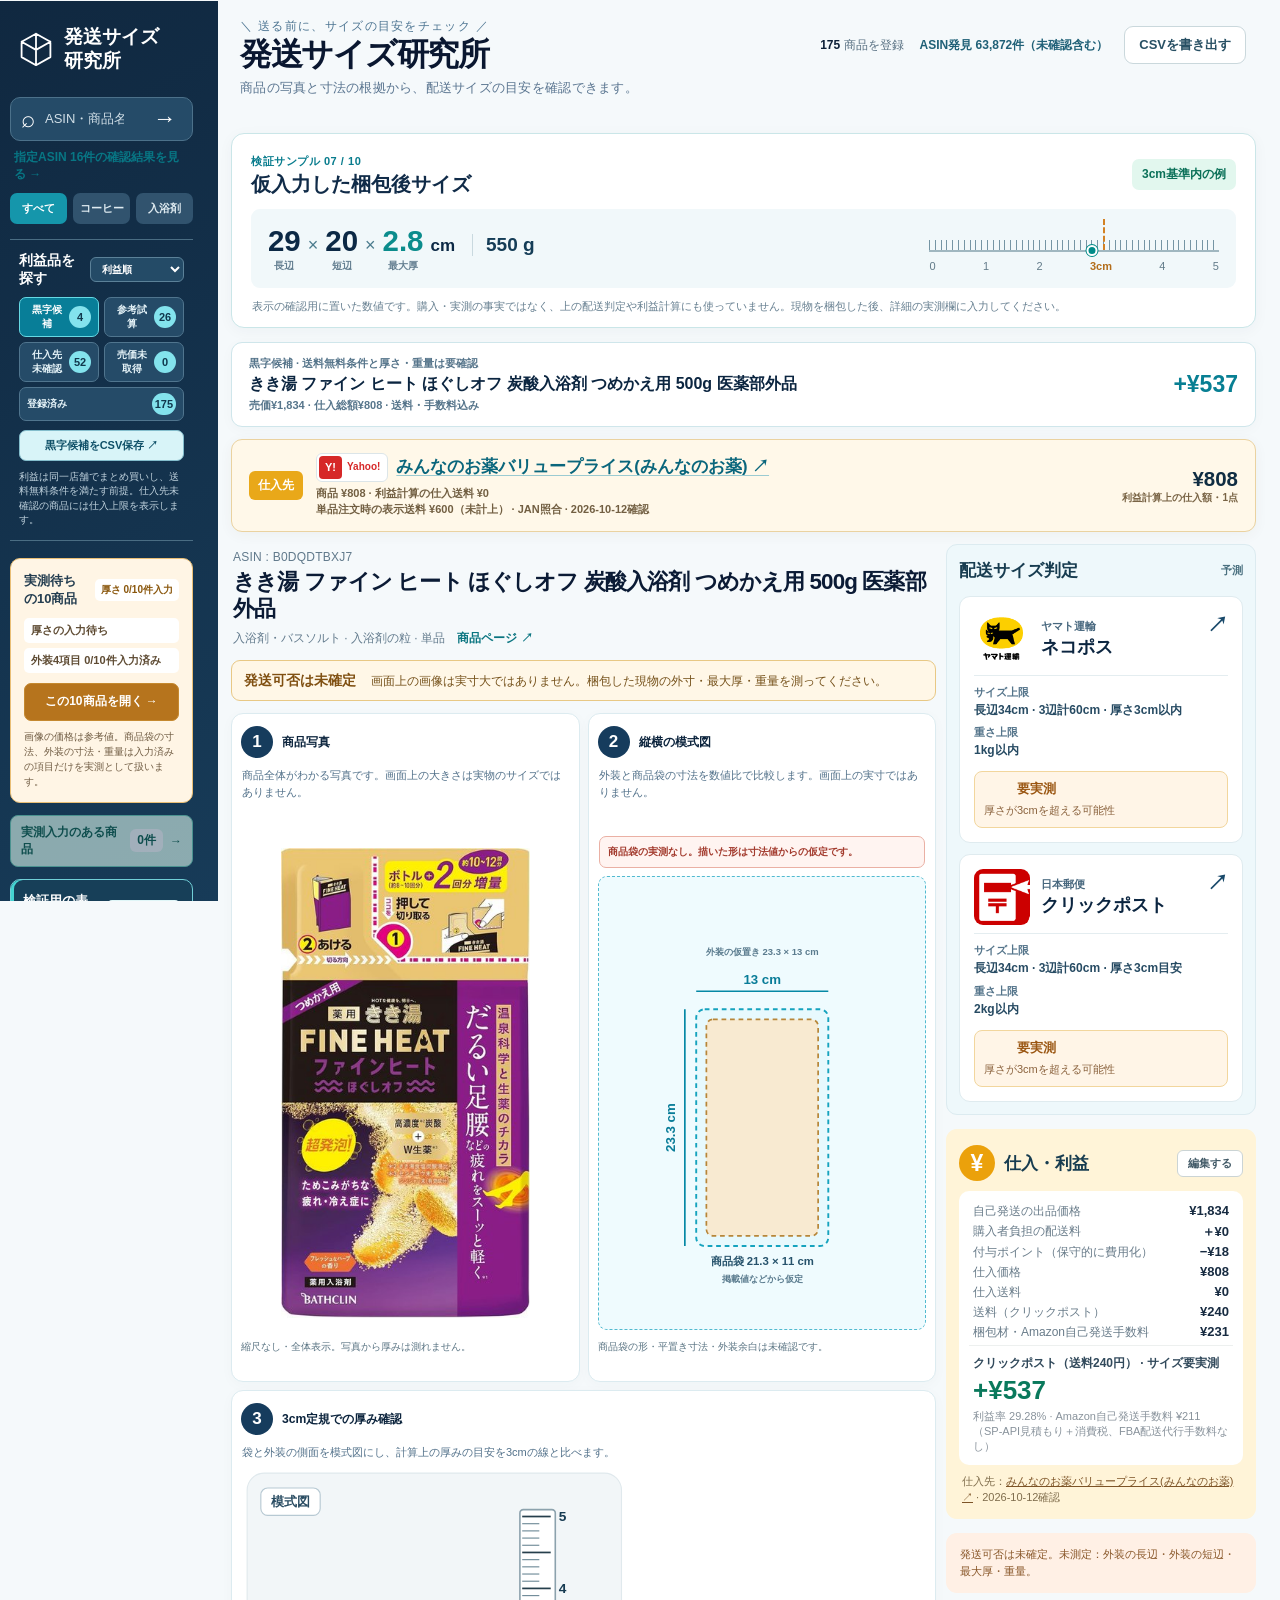
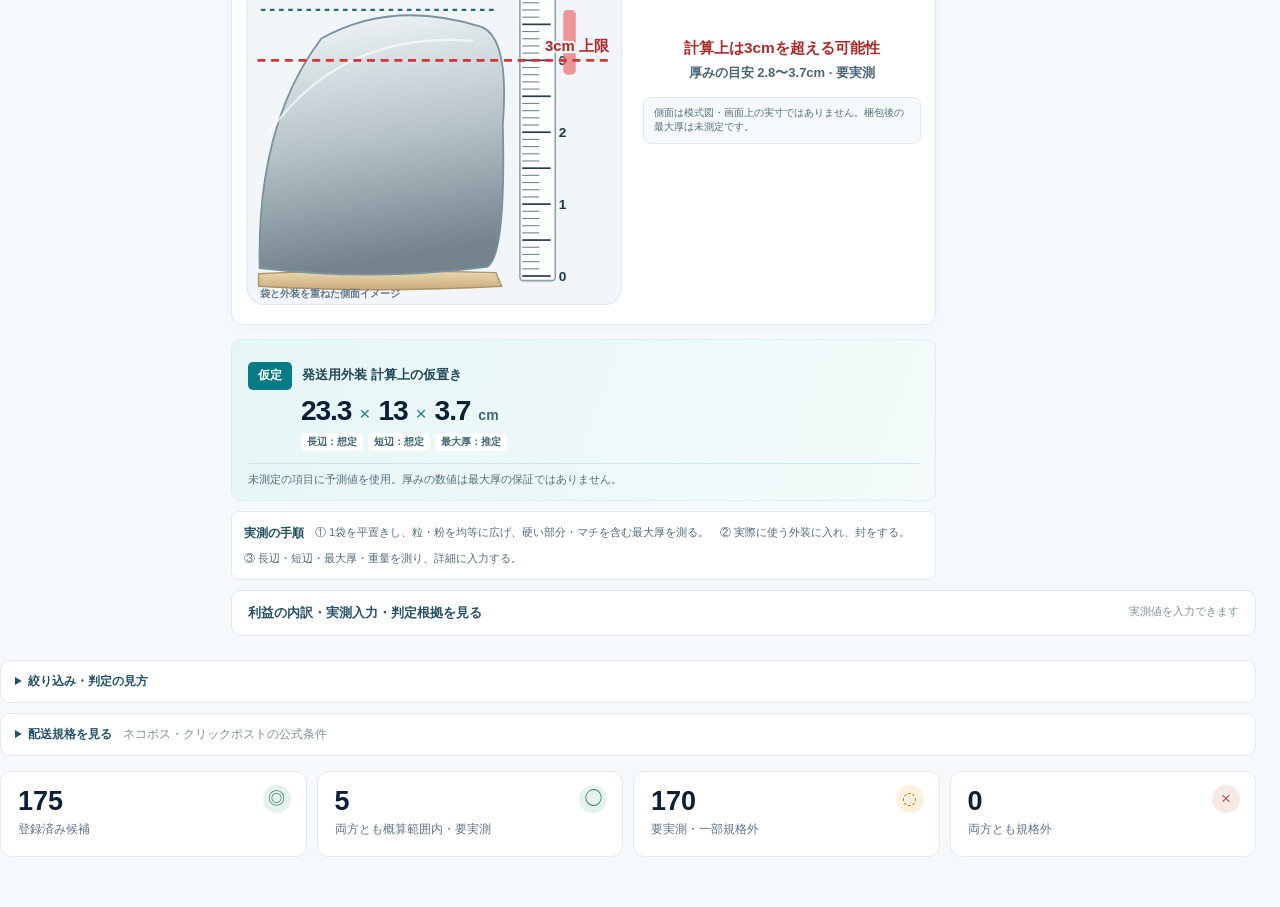
==== commit 5dd4b8b2: "Review seven additional requested ASINs" ====
--- a/index.html
+++ b/index.html
@@ -29,7 +29,7 @@
         <div class="rail-brand"><svg viewBox="0 0 40 40" aria-hidden="true"><path d="M20 3 36 12v17L20 38 4 29V12L20 3Zm0 0v18m16-9-16 9L4 12m16 9v17"/></svg><strong>発送サイズ<br>研究所</strong></div>
         <div class="sidebar-search"><label for="search" class="visually-hidden">ASIN・商品名で検索</label><span aria-hidden="true">⌕</span><input id="search" type="search" placeholder="ASIN・商品名で検索" autocomplete="off"><button id="searchGo" type="button" aria-label="検索した商品を見る">→</button></div>
         <div id="requestedMatch" class="requested-match" hidden></div>
-        <a class="requested-list-link" href="requested.html">指定ASIN 9件の確認結果を見る →</a>
+        <a class="requested-list-link" href="requested.html">指定ASIN 16件の確認結果を見る →</a>
         <div class="sidebar-shortcuts" aria-label="主な分類"><button type="button" data-category-shortcut="all" class="active">すべて</button><button type="button" data-category-shortcut="コーヒー">コーヒー</button><button type="button" data-category-shortcut="入浴剤・バスソルト">入浴剤</button></div>
         <nav class="profit-nav" aria-label="利益による絞り込み"><div class="profit-nav-heading"><b>利益品を探す</b><select id="sortMode" aria-label="並び順"><option value="profit">利益順</option><option value="fit">発送見込み順</option></select></div><div class="profit-nav-buttons"><button type="button" data-profit-filter="candidate" class="active" aria-pressed="true">黒字候補 <b id="profitCandidateCount">—</b></button><button type="button" data-profit-filter="reference" aria-pressed="false">参考試算 <b id="profitReferenceCount">—</b></button><button type="button" data-profit-filter="sourcing" aria-pressed="false">仕入先未確認 <b id="profitSourcingCount">—</b></button><button type="button" data-profit-filter="price_missing" aria-pressed="false">売価未取得 <b id="profitPriceMissingCount">—</b></button><button type="button" data-profit-filter="all" aria-pressed="false">登録済み <b id="profitAllCount">—</b></button></div><button id="exportProfitCandidates" class="profit-nav-export" type="button">黒字候補をCSV保存 ↗</button><small>利益は同一店舗でまとめ買いし、送料無料条件を満たす前提。仕入先未確認の商品には仕入上限を表示します。</small></nav>
         <section class="trial-sidebar" aria-label="実測待ちの商品リスト"><div class="trial-sidebar-heading"><strong>実測待ちの10商品</strong><b id="trialProgress">厚さ 0/10件入力</b></div><div class="trial-sidebar-stats"><span id="trialThicknessStatus">厚さの入力待ち</span><span id="trialShippingStatus">外装4項目 0/10件入力済み</span><span id="trialPredictionStatus" hidden></span></div><button id="trialToggle" type="button" aria-pressed="false">この10商品を開く →</button><small>画像の価格は参考値。商品袋の寸法、外装の寸法・重量は入力済みの項目だけを実測として扱います。</small></section>
@@ -60,7 +60,7 @@
   <script src="market_data.js?v=20261014d"></script>
   <script src="acquisition_status.js?v=20261014e"></script>
   <script src="finance.js?v=2"></script>
-  <script src="requested_reviews.js?v=1"></script>
+  <script src="requested_reviews.js?v=4"></script>
   <script src="app.js?v=48"></script>
 </body>
 </html>
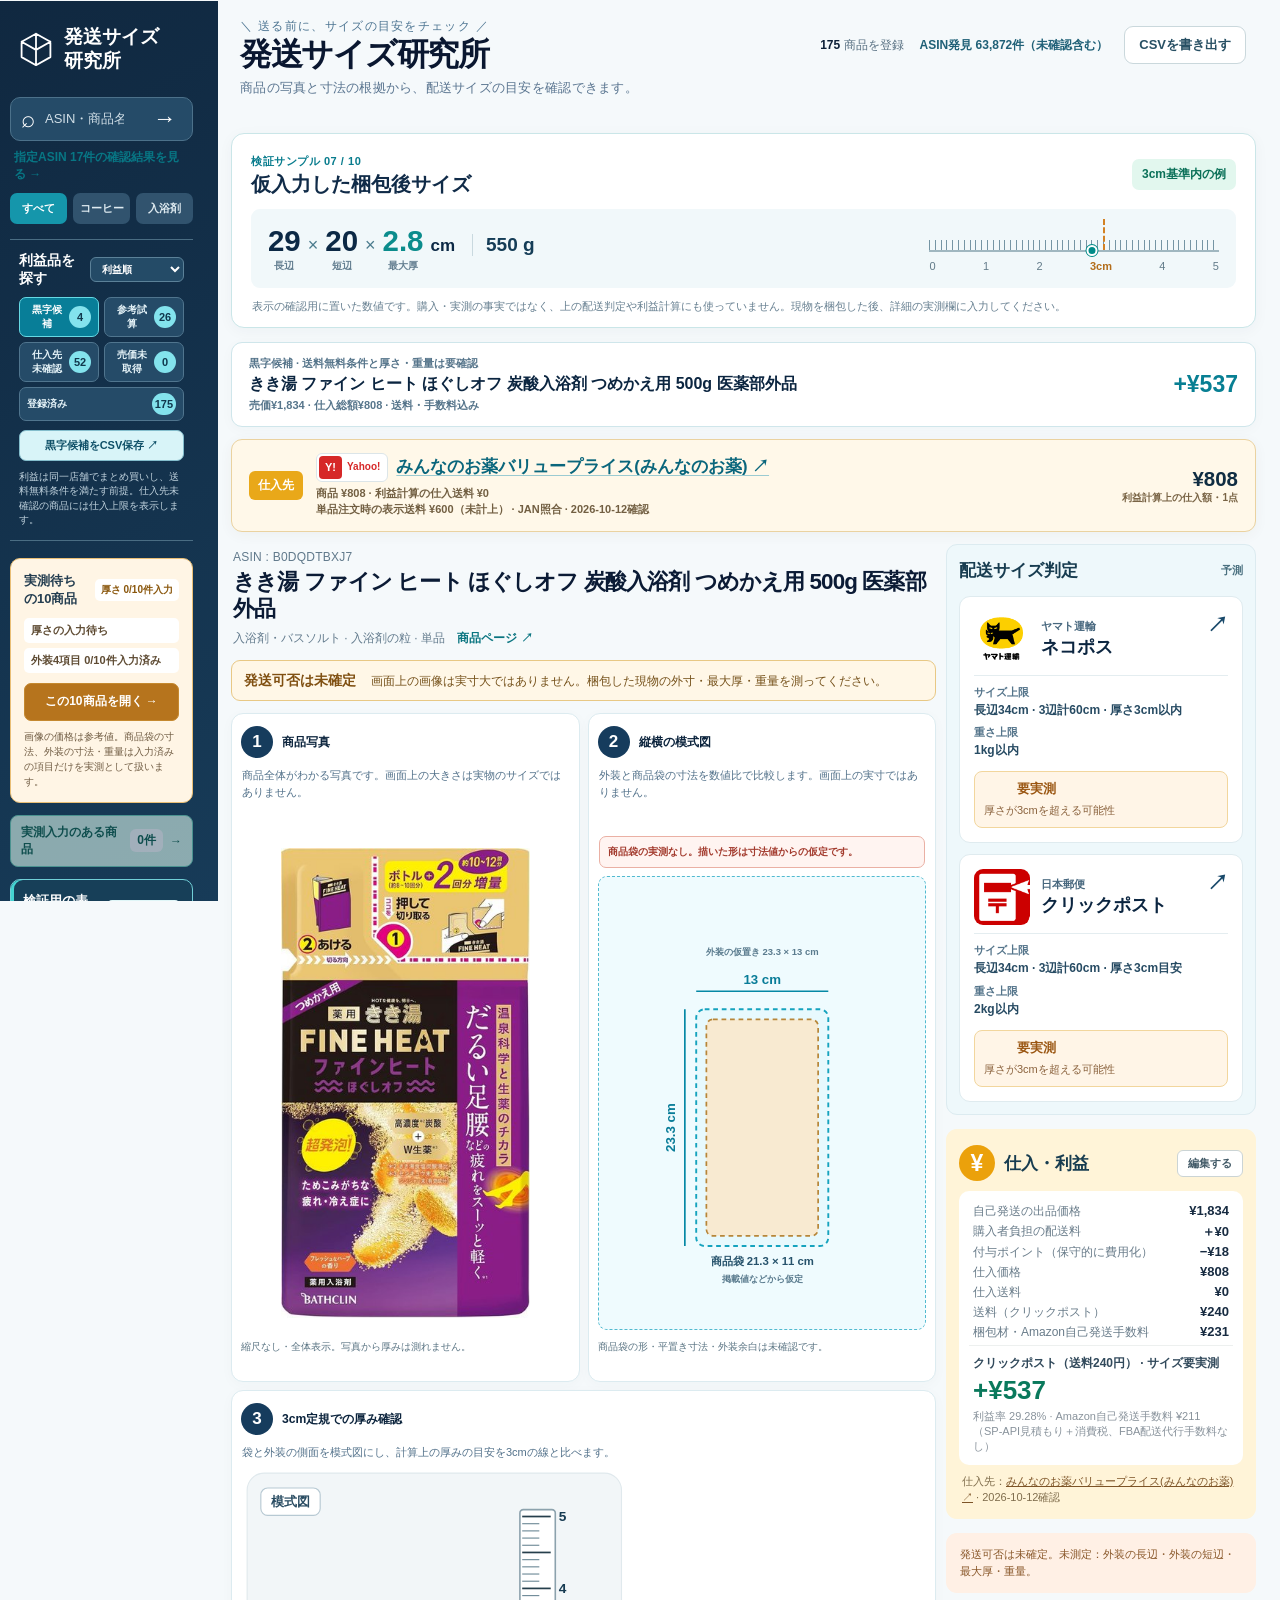
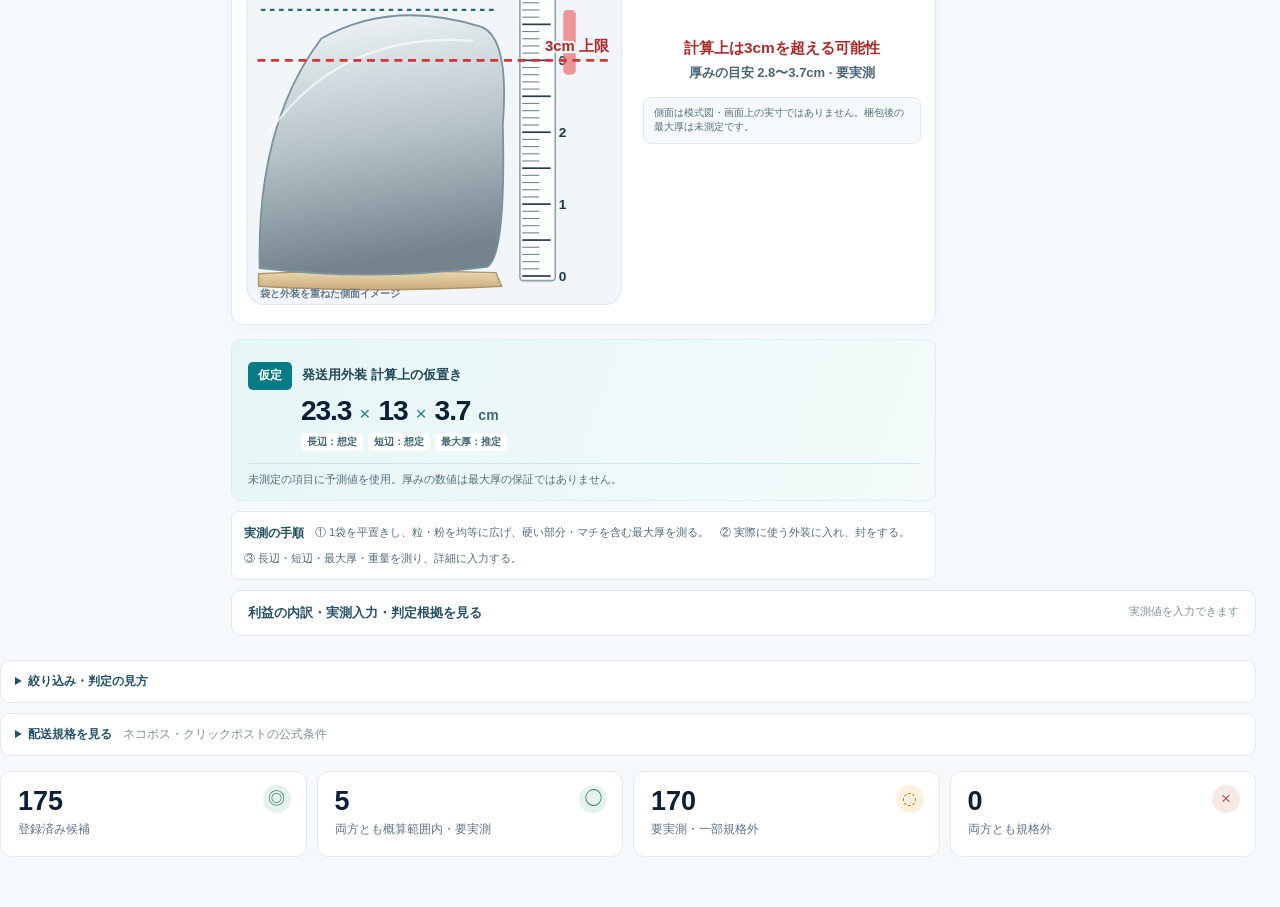
==== commit df26a3a8: "Review single pouch Finish tablets ASIN" ====
--- a/index.html
+++ b/index.html
@@ -29,7 +29,7 @@
         <div class="rail-brand"><svg viewBox="0 0 40 40" aria-hidden="true"><path d="M20 3 36 12v17L20 38 4 29V12L20 3Zm0 0v18m16-9-16 9L4 12m16 9v17"/></svg><strong>発送サイズ<br>研究所</strong></div>
         <div class="sidebar-search"><label for="search" class="visually-hidden">ASIN・商品名で検索</label><span aria-hidden="true">⌕</span><input id="search" type="search" placeholder="ASIN・商品名で検索" autocomplete="off"><button id="searchGo" type="button" aria-label="検索した商品を見る">→</button></div>
         <div id="requestedMatch" class="requested-match" hidden></div>
-        <a class="requested-list-link" href="requested.html">指定ASIN 16件の確認結果を見る →</a>
+        <a class="requested-list-link" href="requested.html">指定ASIN 17件の確認結果を見る →</a>
         <div class="sidebar-shortcuts" aria-label="主な分類"><button type="button" data-category-shortcut="all" class="active">すべて</button><button type="button" data-category-shortcut="コーヒー">コーヒー</button><button type="button" data-category-shortcut="入浴剤・バスソルト">入浴剤</button></div>
         <nav class="profit-nav" aria-label="利益による絞り込み"><div class="profit-nav-heading"><b>利益品を探す</b><select id="sortMode" aria-label="並び順"><option value="profit">利益順</option><option value="fit">発送見込み順</option></select></div><div class="profit-nav-buttons"><button type="button" data-profit-filter="candidate" class="active" aria-pressed="true">黒字候補 <b id="profitCandidateCount">—</b></button><button type="button" data-profit-filter="reference" aria-pressed="false">参考試算 <b id="profitReferenceCount">—</b></button><button type="button" data-profit-filter="sourcing" aria-pressed="false">仕入先未確認 <b id="profitSourcingCount">—</b></button><button type="button" data-profit-filter="price_missing" aria-pressed="false">売価未取得 <b id="profitPriceMissingCount">—</b></button><button type="button" data-profit-filter="all" aria-pressed="false">登録済み <b id="profitAllCount">—</b></button></div><button id="exportProfitCandidates" class="profit-nav-export" type="button">黒字候補をCSV保存 ↗</button><small>利益は同一店舗でまとめ買いし、送料無料条件を満たす前提。仕入先未確認の商品には仕入上限を表示します。</small></nav>
         <section class="trial-sidebar" aria-label="実測待ちの商品リスト"><div class="trial-sidebar-heading"><strong>実測待ちの10商品</strong><b id="trialProgress">厚さ 0/10件入力</b></div><div class="trial-sidebar-stats"><span id="trialThicknessStatus">厚さの入力待ち</span><span id="trialShippingStatus">外装4項目 0/10件入力済み</span><span id="trialPredictionStatus" hidden></span></div><button id="trialToggle" type="button" aria-pressed="false">この10商品を開く →</button><small>画像の価格は参考値。商品袋の寸法、外装の寸法・重量は入力済みの項目だけを実測として扱います。</small></section>
@@ -60,7 +60,7 @@
   <script src="market_data.js?v=20261014d"></script>
   <script src="acquisition_status.js?v=20261014e"></script>
   <script src="finance.js?v=2"></script>
-  <script src="requested_reviews.js?v=4"></script>
+  <script src="requested_reviews.js?v=5"></script>
   <script src="app.js?v=48"></script>
 </body>
 </html>
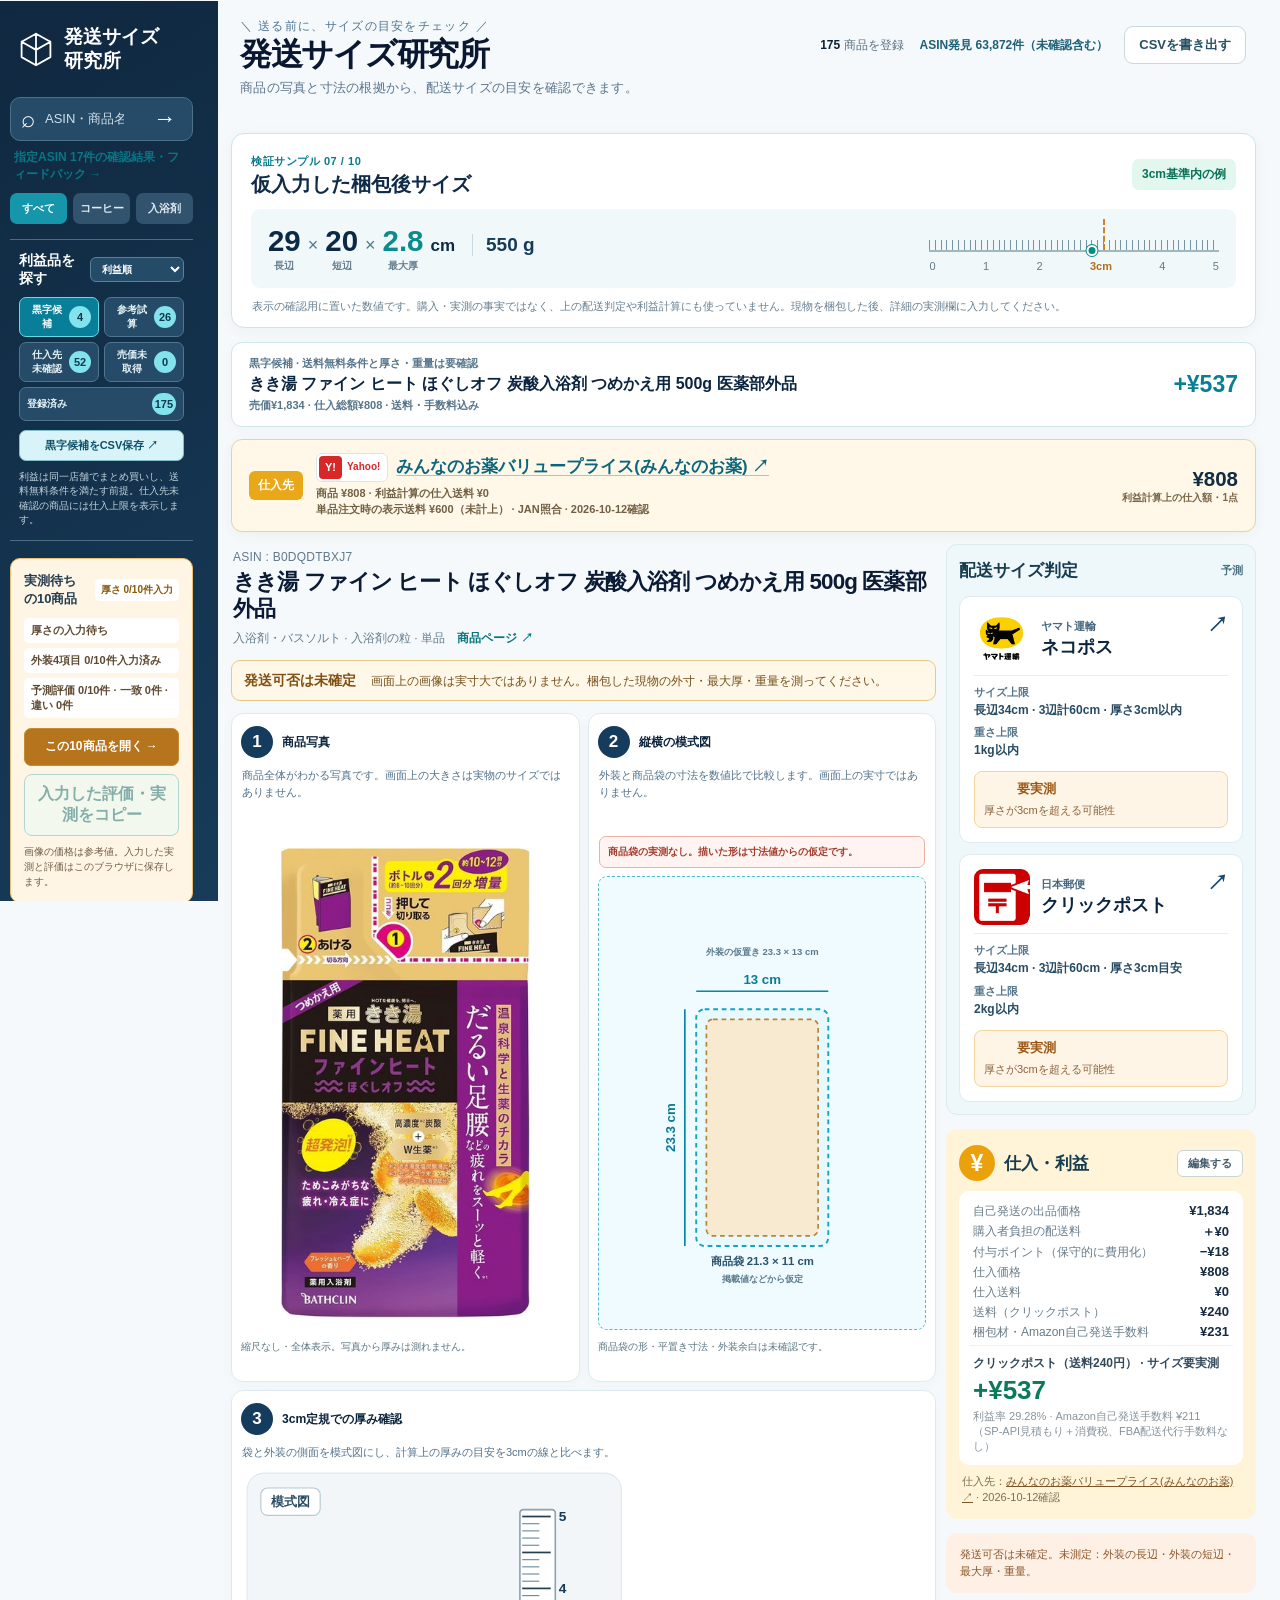
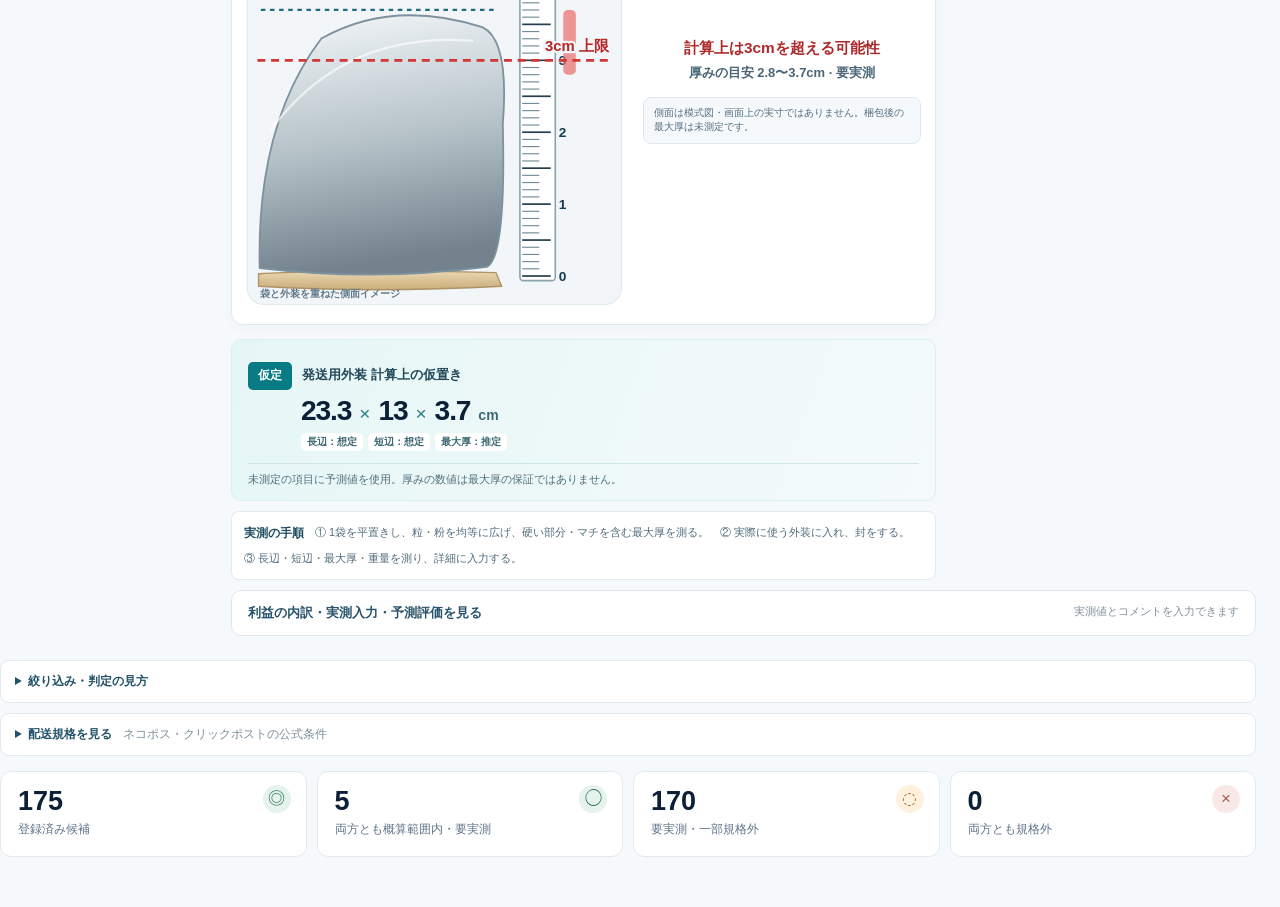
==== commit d847248a: "Add prediction feedback and calibration notes to review pages" ====
--- a/index.html
+++ b/index.html
@@ -4,7 +4,7 @@
   <meta charset="utf-8">
   <meta name="viewport" content="width=device-width, initial-scale=1">
   <title>発送サイズ研究所｜ネコポス・クリックポスト</title>
-  <link rel="stylesheet" href="ui.css?v=20">
+  <link rel="stylesheet" href="ui.css?v=21">
 </head>
 <body>
   <header class="site-header"><div class="site-brand"><strong>発送サイズ研究所</strong><span>商品の写真と寸法の根拠から、配送サイズの目安を確認できます。</span></div><div class="site-actions"><span><b id="heroCount">—</b> 商品を登録</span><a id="researchLink" href="acquisition.html#allAsins">発見済みASINを見る（未確認含む）</a><button id="export" class="btn" type="button">CSVを書き出す</button></div></header>
@@ -29,10 +29,10 @@
         <div class="rail-brand"><svg viewBox="0 0 40 40" aria-hidden="true"><path d="M20 3 36 12v17L20 38 4 29V12L20 3Zm0 0v18m16-9-16 9L4 12m16 9v17"/></svg><strong>発送サイズ<br>研究所</strong></div>
         <div class="sidebar-search"><label for="search" class="visually-hidden">ASIN・商品名で検索</label><span aria-hidden="true">⌕</span><input id="search" type="search" placeholder="ASIN・商品名で検索" autocomplete="off"><button id="searchGo" type="button" aria-label="検索した商品を見る">→</button></div>
         <div id="requestedMatch" class="requested-match" hidden></div>
-        <a class="requested-list-link" href="requested.html">指定ASIN 17件の確認結果を見る →</a>
+        <a class="requested-list-link" href="requested.html">指定ASIN 17件の確認結果・フィードバック →</a>
         <div class="sidebar-shortcuts" aria-label="主な分類"><button type="button" data-category-shortcut="all" class="active">すべて</button><button type="button" data-category-shortcut="コーヒー">コーヒー</button><button type="button" data-category-shortcut="入浴剤・バスソルト">入浴剤</button></div>
         <nav class="profit-nav" aria-label="利益による絞り込み"><div class="profit-nav-heading"><b>利益品を探す</b><select id="sortMode" aria-label="並び順"><option value="profit">利益順</option><option value="fit">発送見込み順</option></select></div><div class="profit-nav-buttons"><button type="button" data-profit-filter="candidate" class="active" aria-pressed="true">黒字候補 <b id="profitCandidateCount">—</b></button><button type="button" data-profit-filter="reference" aria-pressed="false">参考試算 <b id="profitReferenceCount">—</b></button><button type="button" data-profit-filter="sourcing" aria-pressed="false">仕入先未確認 <b id="profitSourcingCount">—</b></button><button type="button" data-profit-filter="price_missing" aria-pressed="false">売価未取得 <b id="profitPriceMissingCount">—</b></button><button type="button" data-profit-filter="all" aria-pressed="false">登録済み <b id="profitAllCount">—</b></button></div><button id="exportProfitCandidates" class="profit-nav-export" type="button">黒字候補をCSV保存 ↗</button><small>利益は同一店舗でまとめ買いし、送料無料条件を満たす前提。仕入先未確認の商品には仕入上限を表示します。</small></nav>
-        <section class="trial-sidebar" aria-label="実測待ちの商品リスト"><div class="trial-sidebar-heading"><strong>実測待ちの10商品</strong><b id="trialProgress">厚さ 0/10件入力</b></div><div class="trial-sidebar-stats"><span id="trialThicknessStatus">厚さの入力待ち</span><span id="trialShippingStatus">外装4項目 0/10件入力済み</span><span id="trialPredictionStatus" hidden></span></div><button id="trialToggle" type="button" aria-pressed="false">この10商品を開く →</button><small>画像の価格は参考値。商品袋の寸法、外装の寸法・重量は入力済みの項目だけを実測として扱います。</small></section>
+        <section class="trial-sidebar" aria-label="実測待ちの商品リスト"><div class="trial-sidebar-heading"><strong>実測待ちの10商品</strong><b id="trialProgress">厚さ 0/10件入力</b></div><div class="trial-sidebar-stats"><span id="trialThicknessStatus">厚さの入力待ち</span><span id="trialShippingStatus">外装4項目 0/10件入力済み</span><span id="trialFeedbackStatus">予測評価 0/10件</span><span id="trialPredictionStatus" hidden></span></div><button id="trialToggle" type="button" aria-pressed="false">この10商品を開く →</button><button id="copyProductFeedback" class="feedback-copy-button" type="button" disabled>入力した評価・実測をコピー</button><textarea id="productFeedbackCopyText" readonly hidden aria-label="コピー用の評価と実測"></textarea><small id="productFeedbackMessage" role="status" aria-live="polite">画像の価格は参考値。入力した実測と評価はこのブラウザに保存します。</small></section>
         <button id="measuredToggle" class="measured-toggle" type="button" aria-pressed="false">実測入力のある商品 <b id="actualCount">0件</b><span aria-hidden="true">→</span></button>
         <section id="demoSidebar" class="demo-sidebar" aria-label="検証用の表示例"><div class="demo-sidebar-heading"><span>検証用の表示例</span><b id="demoTotalCount">10件</b></div><div class="demo-sidebar-counts"><span><b id="demoWithinCount">7</b>件 3cm以内の例</span><span><b id="demoOverCount">3</b>件 3cm超の例</span></div><button id="demoToggle" type="button" aria-pressed="false">10件の表示例を見る →</button><small>例の数値は実測ではありません。実測入力がある商品では入力値を優先します。</small></section>
         <div id="candidates" class="sidebar-heading"><b>商品候補</b><span id="visibleCount">読み込み中</span></div>
@@ -46,7 +46,7 @@
       <div class="stat"><span class="stat-icon" aria-hidden="true">◌</span><strong id="borderlineCount">—</strong><span>要実測・一部規格外</span></div>
       <div class="stat"><span class="stat-icon" aria-hidden="true">×</span><strong id="unlikelyCount">—</strong><span>両方とも規格外</span></div>
     </section>
-    <dialog id="csvDialog"><h2 id="csvTitle">CSV</h2><p>予測、根拠、出典、実測記録を含みます。下の内容をコピーするか、ファイルに保存できます。</p><textarea id="csvText" aria-label="CSVデータ" readonly></textarea><div class="dialog-actions"><button id="closeCsv" class="btn" type="button">閉じる</button><button id="saveCsv" class="btn" type="button">ファイルに保存</button></div></dialog>
+    <dialog id="csvDialog"><h2 id="csvTitle">CSV</h2><p>予測、根拠、出典、実測記録、正誤評価とコメントを含みます。下の内容をコピーするか、ファイルに保存できます。</p><textarea id="csvText" aria-label="CSVデータ" readonly></textarea><div class="dialog-actions"><button id="closeCsv" class="btn" type="button">閉じる</button><button id="saveCsv" class="btn" type="button">ファイルに保存</button></div></dialog>
   </main>
   <script src="data.js?v=20261014b"></script>
   <script src="predictions.js?v=20261014b"></script>
@@ -61,6 +61,6 @@
   <script src="acquisition_status.js?v=20261014e"></script>
   <script src="finance.js?v=2"></script>
   <script src="requested_reviews.js?v=5"></script>
-  <script src="app.js?v=48"></script>
+  <script src="app.js?v=49"></script>
 </body>
 </html>
--- a/ui.css
+++ b/ui.css
@@ -147,6 +147,18 @@
 .measurement-fields input { display:block; width:100%; min-height:32px; margin-top:3px; padding:5px 6px; border:1px solid #d4e0e7; border-radius:7px; background:#fff; color:var(--ink); font-size:13px; }
 .measurement-fields input:focus { outline:0; border-color:#73ad92; box-shadow:0 0 0 3px #73ad9233; }
 .measurement p { margin:6px 0 0; color:#738695; font-size:11px; line-height:1.4; }
+.prediction-feedback { margin-top:12px; padding-top:12px; border-top:1px solid #dce7e9; }
+.prediction-feedback h3,.prediction-feedback h5 { margin:0 0 9px; color:#183850; font-size:14px; }
+.prediction-feedback-fields { display:grid; grid-template-columns:repeat(2,minmax(0,1fr)); gap:8px; }
+.prediction-feedback-fields label { display:grid; gap:4px; min-width:0; color:#516c7c; font-size:12px; font-weight:750; }
+.prediction-feedback-fields select,.prediction-feedback-fields textarea { width:100%; min-height:34px; padding:7px 8px; border:1px solid #d4e0e7; border-radius:7px; background:#fff; color:var(--ink); font:inherit; }
+.prediction-feedback-fields textarea { min-height:70px; resize:vertical; }
+.prediction-feedback-fields .feedback-comment { grid-column:1/-1; }
+@media(max-width:600px) { .prediction-feedback-fields { grid-template-columns:1fr; } }
+.feedback-copy-button { display:block; width:100%; margin-top:8px; padding:9px 10px; border:1px solid #65b8bb; border-radius:8px; background:#e7fbf8; color:#0c6670; font:inherit; font-weight:750; cursor:pointer; }
+.feedback-copy-button:disabled { opacity:.5; cursor:default; }
+#productFeedbackCopyText { display:block; width:100%; min-height:100px; margin-top:8px; }
+#productFeedbackCopyText[hidden] { display:none; }
 .stats { display:grid; grid-template-columns:repeat(4,minmax(0,1fr)); gap:10px; margin:16px 0 0; }
 .stat { position:relative; min-height:86px; padding:15px 17px; border:1px solid var(--line); border-radius:11px; background:#fff; box-shadow:none; }
 .stat strong { display:block; color:var(--ink); font-size:27px; line-height:1.1; }
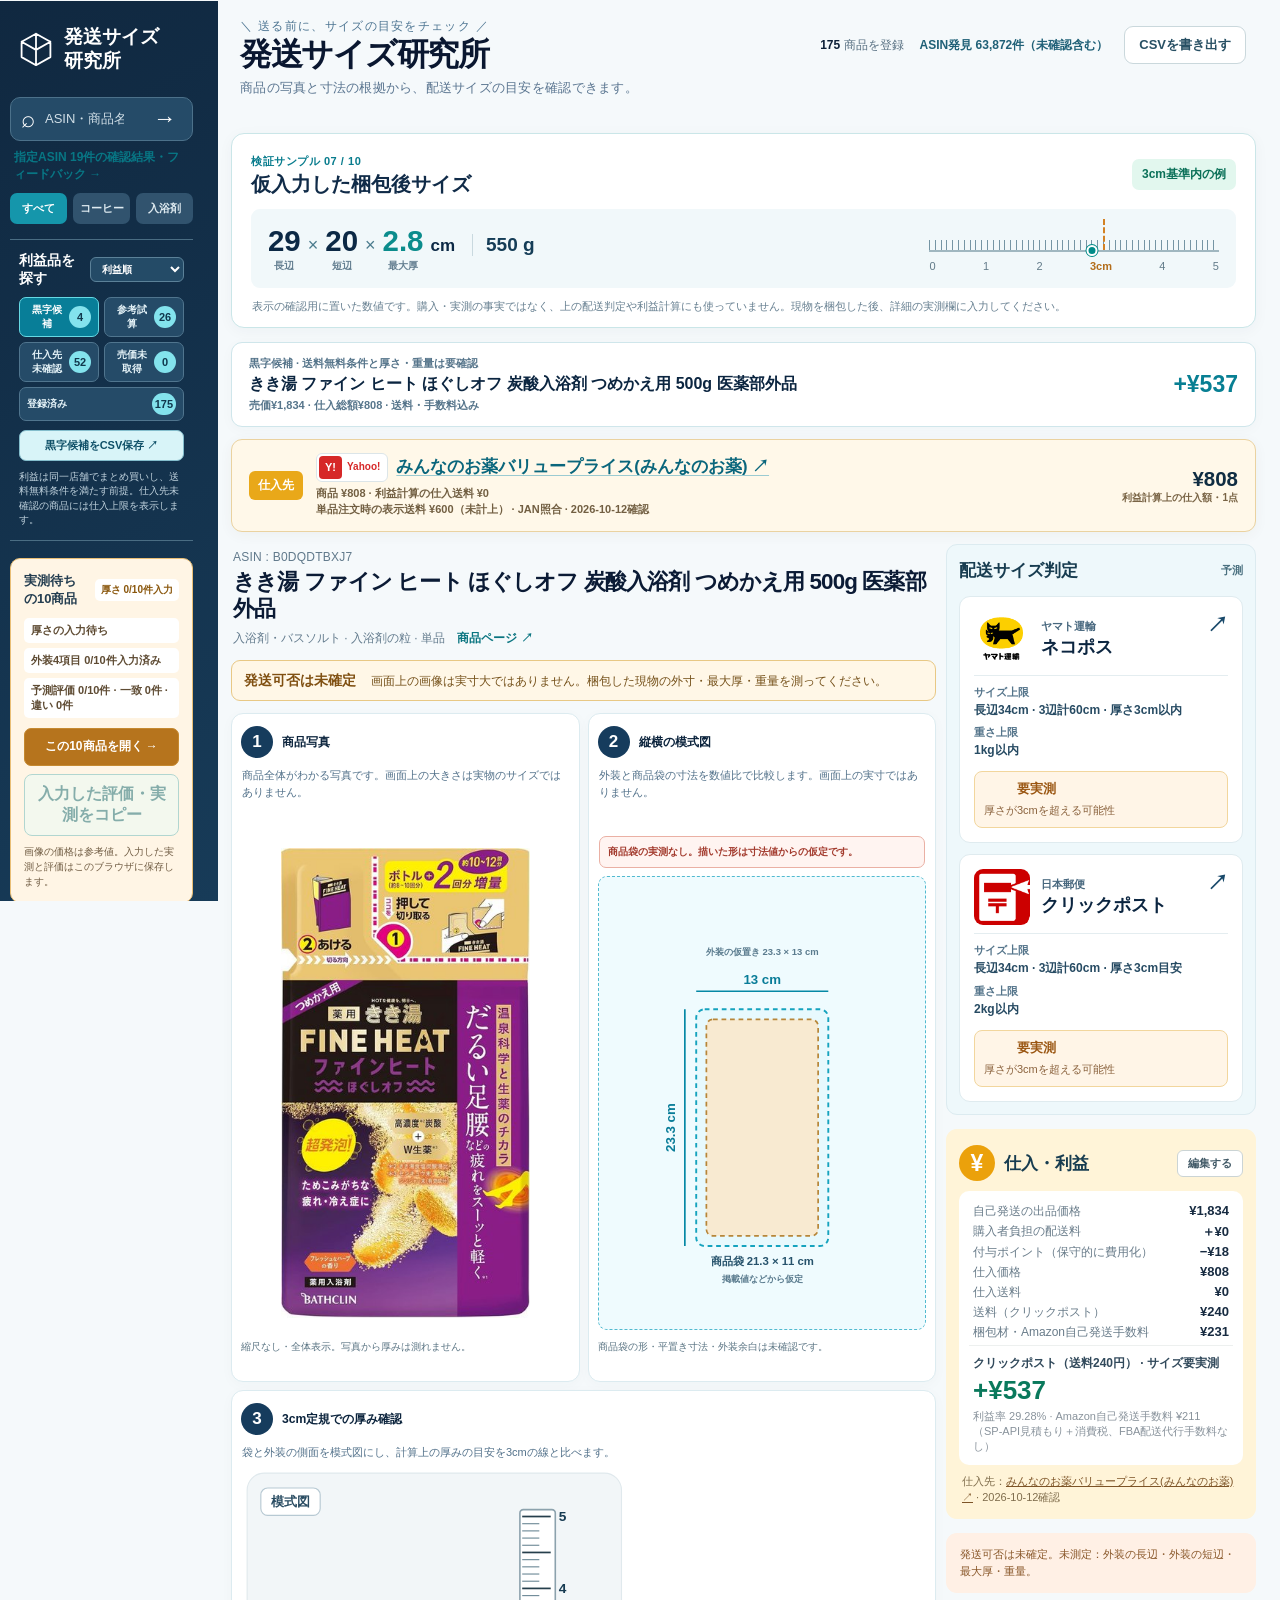
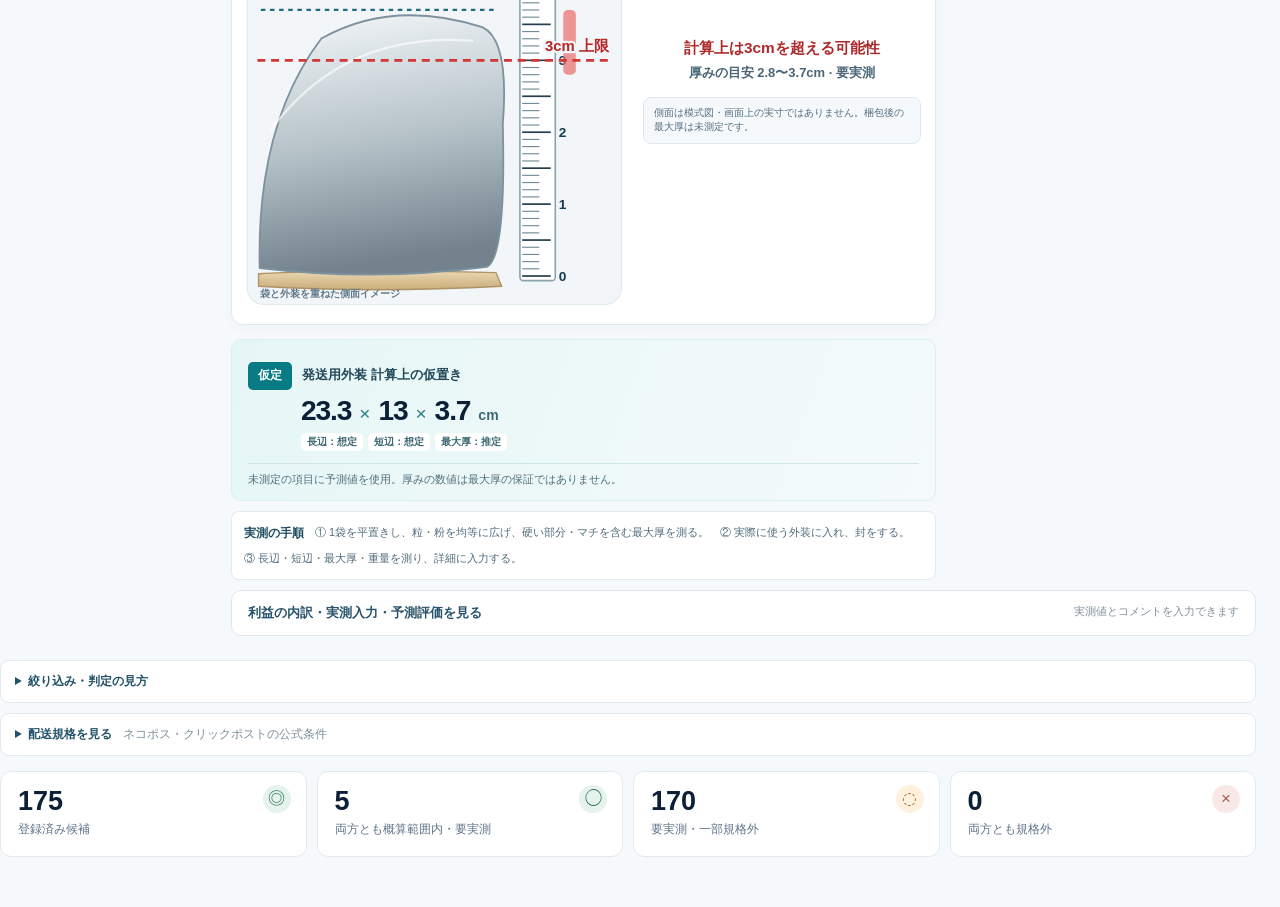
==== commit 2606909b: "Review two user supplied multipack ASINs" ====
--- a/index.html
+++ b/index.html
@@ -29,7 +29,7 @@
         <div class="rail-brand"><svg viewBox="0 0 40 40" aria-hidden="true"><path d="M20 3 36 12v17L20 38 4 29V12L20 3Zm0 0v18m16-9-16 9L4 12m16 9v17"/></svg><strong>発送サイズ<br>研究所</strong></div>
         <div class="sidebar-search"><label for="search" class="visually-hidden">ASIN・商品名で検索</label><span aria-hidden="true">⌕</span><input id="search" type="search" placeholder="ASIN・商品名で検索" autocomplete="off"><button id="searchGo" type="button" aria-label="検索した商品を見る">→</button></div>
         <div id="requestedMatch" class="requested-match" hidden></div>
-        <a class="requested-list-link" href="requested.html">指定ASIN 17件の確認結果・フィードバック →</a>
+        <a class="requested-list-link" href="requested.html">指定ASIN 19件の確認結果・フィードバック →</a>
         <div class="sidebar-shortcuts" aria-label="主な分類"><button type="button" data-category-shortcut="all" class="active">すべて</button><button type="button" data-category-shortcut="コーヒー">コーヒー</button><button type="button" data-category-shortcut="入浴剤・バスソルト">入浴剤</button></div>
         <nav class="profit-nav" aria-label="利益による絞り込み"><div class="profit-nav-heading"><b>利益品を探す</b><select id="sortMode" aria-label="並び順"><option value="profit">利益順</option><option value="fit">発送見込み順</option></select></div><div class="profit-nav-buttons"><button type="button" data-profit-filter="candidate" class="active" aria-pressed="true">黒字候補 <b id="profitCandidateCount">—</b></button><button type="button" data-profit-filter="reference" aria-pressed="false">参考試算 <b id="profitReferenceCount">—</b></button><button type="button" data-profit-filter="sourcing" aria-pressed="false">仕入先未確認 <b id="profitSourcingCount">—</b></button><button type="button" data-profit-filter="price_missing" aria-pressed="false">売価未取得 <b id="profitPriceMissingCount">—</b></button><button type="button" data-profit-filter="all" aria-pressed="false">登録済み <b id="profitAllCount">—</b></button></div><button id="exportProfitCandidates" class="profit-nav-export" type="button">黒字候補をCSV保存 ↗</button><small>利益は同一店舗でまとめ買いし、送料無料条件を満たす前提。仕入先未確認の商品には仕入上限を表示します。</small></nav>
         <section class="trial-sidebar" aria-label="実測待ちの商品リスト"><div class="trial-sidebar-heading"><strong>実測待ちの10商品</strong><b id="trialProgress">厚さ 0/10件入力</b></div><div class="trial-sidebar-stats"><span id="trialThicknessStatus">厚さの入力待ち</span><span id="trialShippingStatus">外装4項目 0/10件入力済み</span><span id="trialFeedbackStatus">予測評価 0/10件</span><span id="trialPredictionStatus" hidden></span></div><button id="trialToggle" type="button" aria-pressed="false">この10商品を開く →</button><button id="copyProductFeedback" class="feedback-copy-button" type="button" disabled>入力した評価・実測をコピー</button><textarea id="productFeedbackCopyText" readonly hidden aria-label="コピー用の評価と実測"></textarea><small id="productFeedbackMessage" role="status" aria-live="polite">画像の価格は参考値。入力した実測と評価はこのブラウザに保存します。</small></section>
@@ -60,7 +60,7 @@
   <script src="market_data.js?v=20261014d"></script>
   <script src="acquisition_status.js?v=20261014e"></script>
   <script src="finance.js?v=2"></script>
-  <script src="requested_reviews.js?v=5"></script>
+  <script src="requested_reviews.js?v=6"></script>
   <script src="app.js?v=49"></script>
 </body>
 </html>
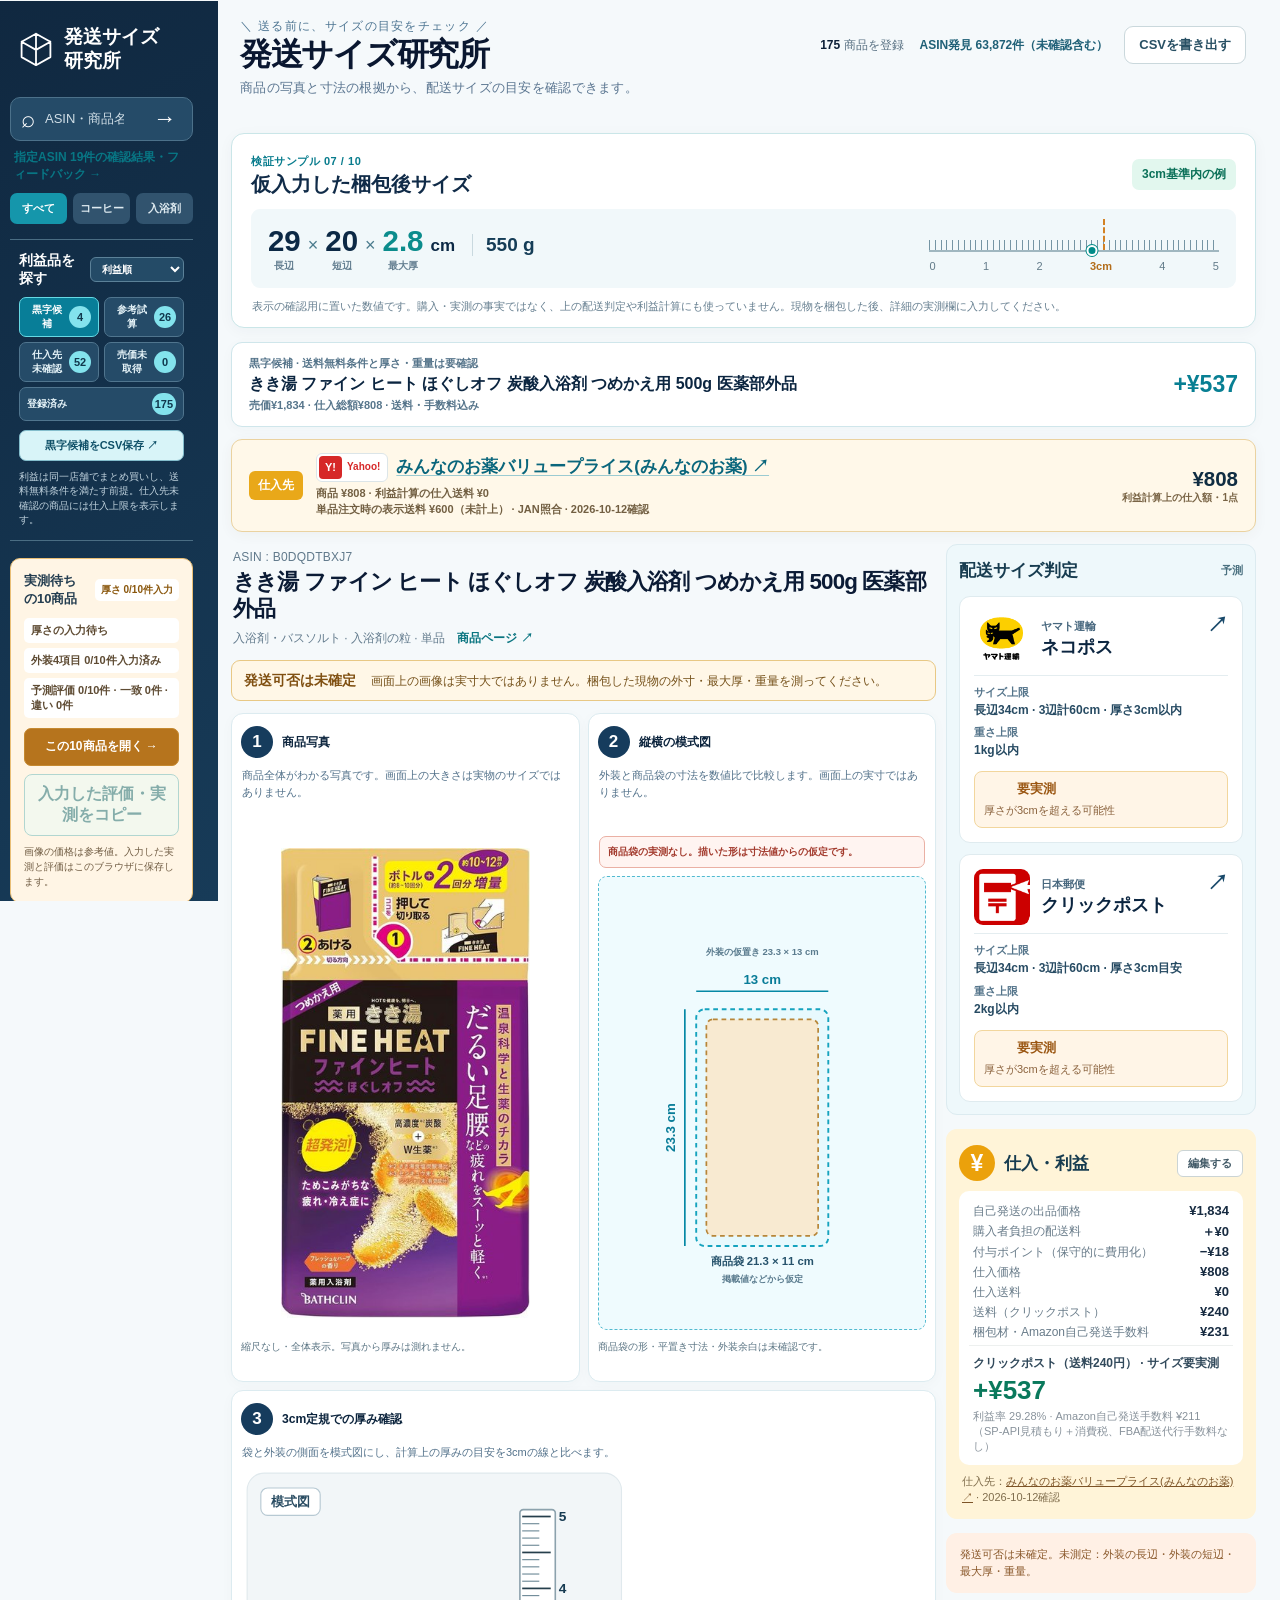
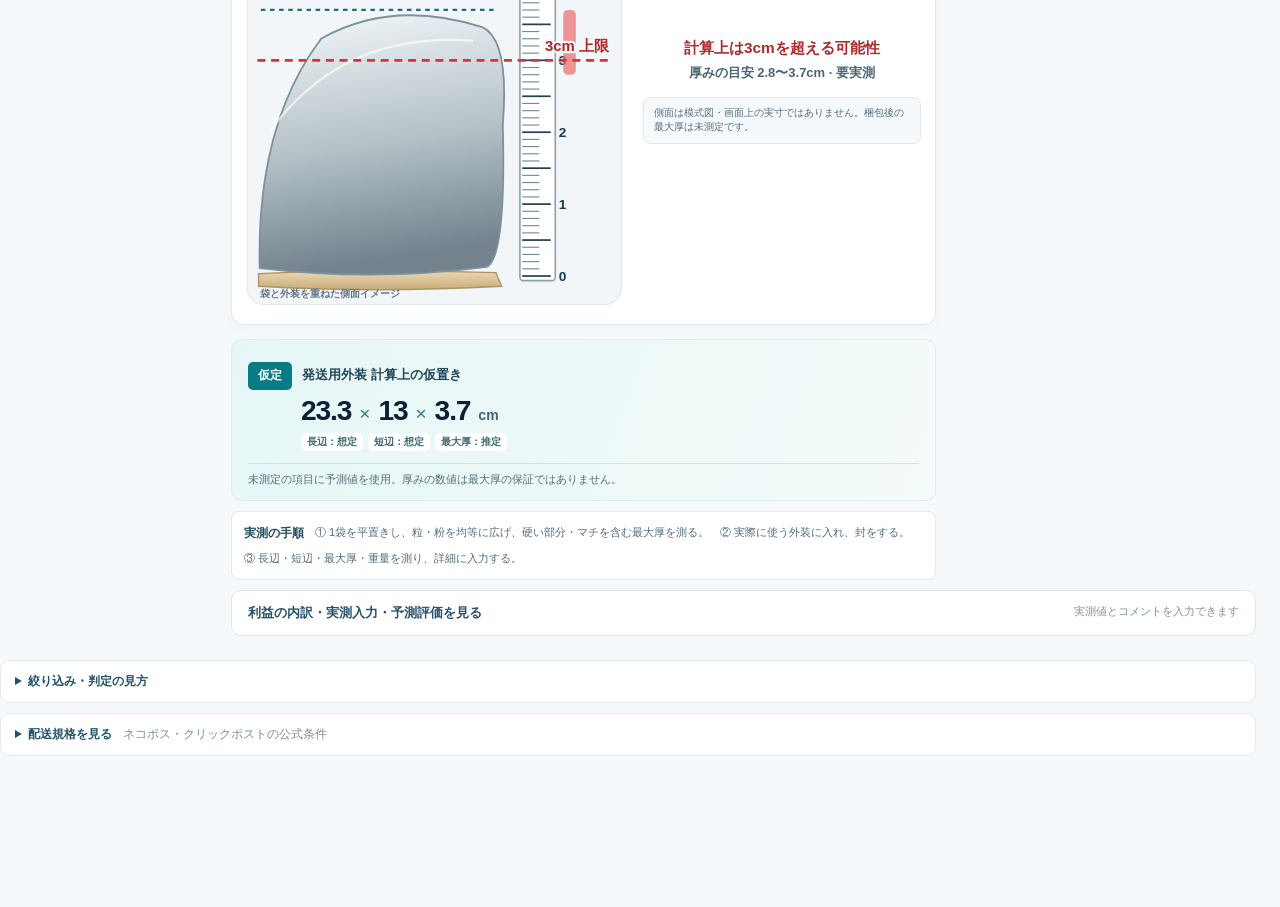
==== commit 27ada8ed: "Clarify package dimensions versus product measurements" ====
--- a/index.html
+++ b/index.html
@@ -22,7 +22,7 @@
         <div class="field"><label for="forecast">平置き3cm予測</label><select id="forecast"><option value="all">すべて</option><option value="likely">収まりそう</option><option value="borderline">境界・情報不足</option><option value="unlikely">難しい</option></select></div>
         <div class="field"><label for="shippingFilter">配送規格の判定</label><select id="shippingFilter"><option value="all">すべて</option><option value="both">両方とも規格内見込み</option><option value="nekopos">ネコポス規格内見込み</option><option value="clickpost">クリックポスト規格内見込み</option><option value="check">要実測</option><option value="over">両方とも規格外</option></select></div>
       </div>
-      <details id="method" class="method"><summary>推定方法と注意点</summary><p>同一商品のメーカー公表「個装・単品寸法」を最優先します。それ以外はAmazon・Keepaの「商品寸法」、同系品の袋、画像、カタログの「パッケージ寸法」を個別に照合し、仮定として表示します。パッケージ寸法はFBA納品用の大箱を意味するとは限らず、販売単位の包装寸法ですが、商品袋の実寸と一致する保証はありません。出典の弱い寸法だけで「入る」とは判定しません。</p><p>粉・粒は内容量を仮定のかさ密度で体積に直し、袋の有効面積に広げて厚さを概算します。液体のmL表示はすでに体積なので密度では割りません。縦横は商品袋に対して外装余白を各0〜2cm、重量は梱包材100gを仮に加えて確認します。複数個セット、マチ、硬い注ぎ口やスプーンは誤差要因です。ネコポスは宛名面23×11.5cm以上、クリックポストは14×9cm以上の外装が必要です。クリックポストは投函口の実寸にも左右されます。</p><p>参考：<a href="https://agf.ajinomoto.co.jp/product/detail/88489" target="_blank" rel="noopener noreferrer">AGF 60gの単品寸法</a>、<a href="https://business.kuronekoyamato.co.jp/service/lineup/nekoposu/index.html" target="_blank" rel="noopener noreferrer">ネコポス規格</a>、<a href="https://www.post.japanpost.jp/service/send/domestic/delivery/clickpost/" target="_blank" rel="noopener noreferrer">クリックポスト規格</a>。</p></details>
+      <details id="method" class="method"><summary>推定方法と注意点</summary><p>同一商品のメーカー公表「個装・単品寸法」を最優先します。それ以外はAmazon・Keepaの「商品寸法」、同系品の袋、画像、カタログの「パッケージ寸法」を個別に照合し、仮定として表示します。Amazon・Keepa掲載のパッケージ寸法は梱包込みの値で、商品本体や個装の実寸と同じではありません。販売単位が複数なら、そのまとまりや梱包材を含む可能性もあります。掲載最小辺が3cmを超えたことだけで商品自体が厚いと断定せず、発送用外装込みの実測値で確認します。</p><p>粉・粒は内容量を仮定のかさ密度で体積に直し、袋の有効面積に広げて厚さを概算します。液体のmL表示はすでに体積なので密度では割りません。縦横は商品袋に対して外装余白を各0〜2cm、重量は梱包材100gを仮に加えて確認します。複数個セット、マチ、硬い注ぎ口やスプーンは誤差要因です。ネコポスは宛名面23×11.5cm以上、クリックポストは14×9cm以上の外装が必要です。クリックポストは投函口の実寸にも左右されます。</p><p>参考：<a href="https://agf.ajinomoto.co.jp/product/detail/88489" target="_blank" rel="noopener noreferrer">AGF 60gの単品寸法</a>、<a href="https://business.kuronekoyamato.co.jp/service/lineup/nekoposu/index.html" target="_blank" rel="noopener noreferrer">ネコポス規格</a>、<a href="https://www.post.japanpost.jp/service/send/domestic/delivery/clickpost/" target="_blank" rel="noopener noreferrer">クリックポスト規格</a>。</p></details>
     </details>
     <div class="workspace">
       <aside class="candidate-picker" aria-label="商品候補">
@@ -60,7 +60,7 @@
   <script src="market_data.js?v=20261014d"></script>
   <script src="acquisition_status.js?v=20261014e"></script>
   <script src="finance.js?v=2"></script>
-  <script src="requested_reviews.js?v=6"></script>
+  <script src="requested_reviews.js?v=7"></script>
   <script src="app.js?v=49"></script>
 </body>
 </html>
